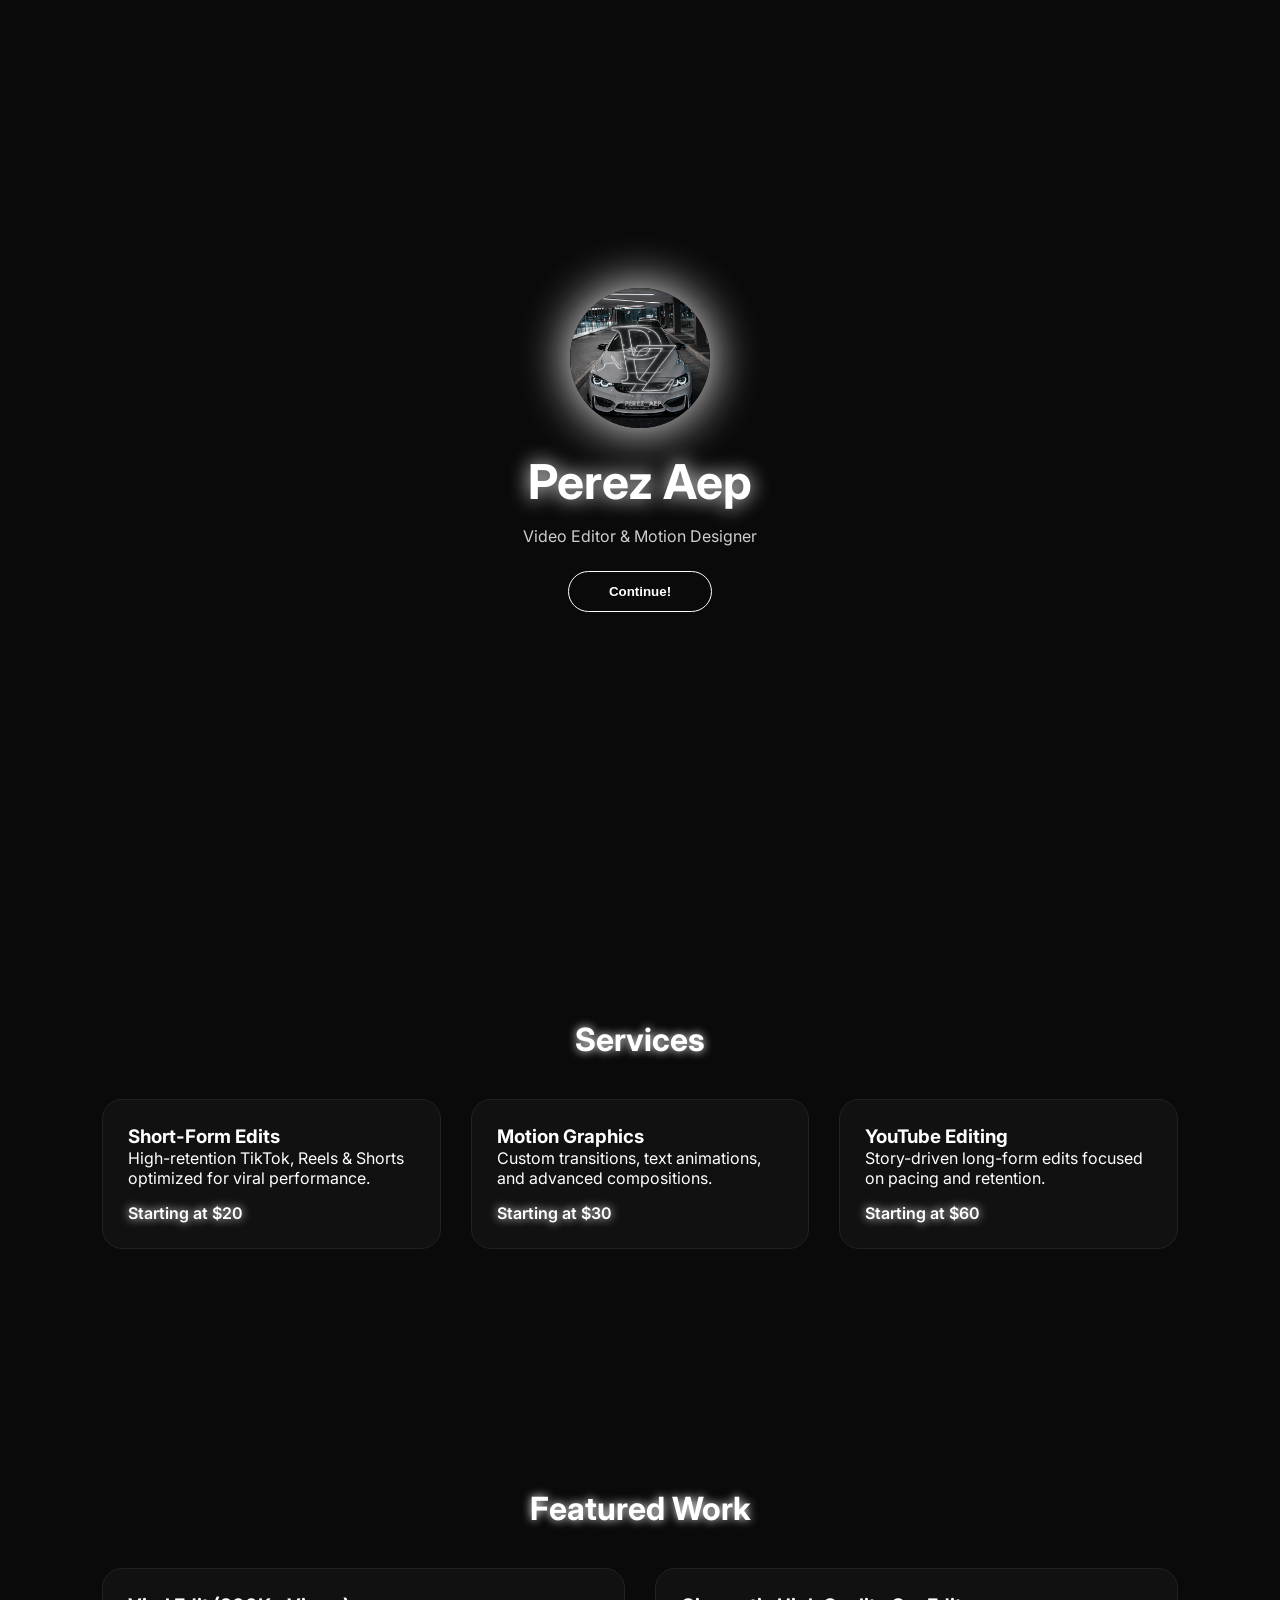
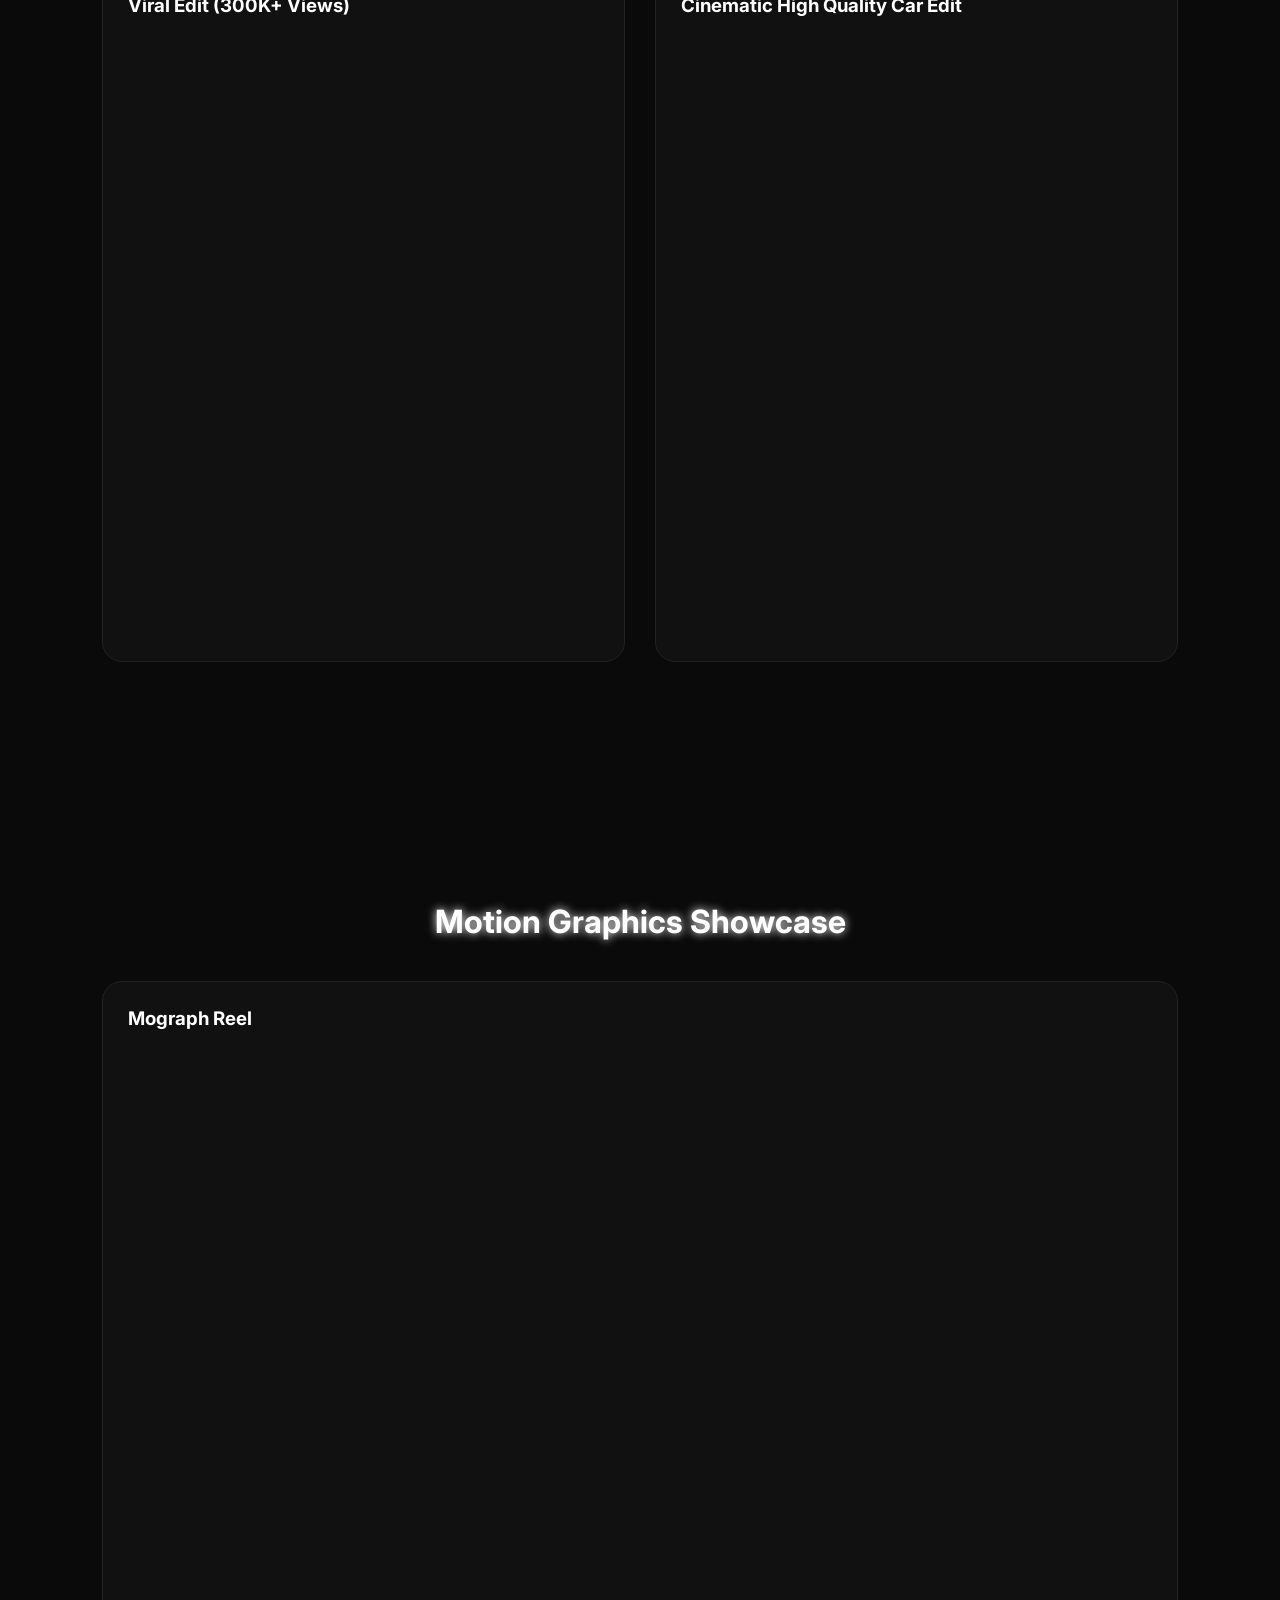
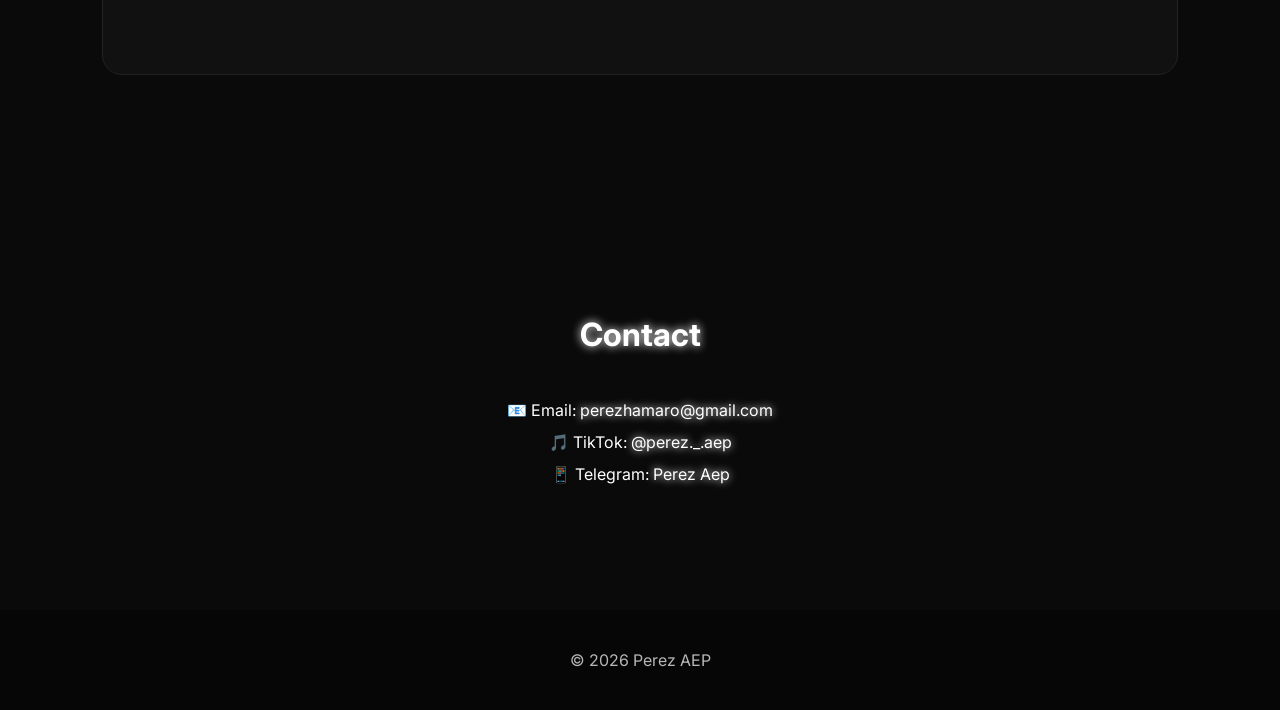
==== index.html @ 177ed0f1 "Update index.html" ====
<!DOCTYPE html>
<html lang="en">
<head>
<meta charset="UTF-8">
<meta name="viewport" content="width=device-width, initial-scale=1.0, maximum-scale=1.0, user-scalable=no">
<meta name="google-site-verification" content="N3ILDvoX2OU44KCbmvE8bsC5H5W1A7O1c4iW4-fvRGo" />
<title>Perez Aep | Video Editor</title>

<link href="https://fonts.googleapis.com/css2?family=Inter:wght@400;600;800&display=swap" rel="stylesheet">

<style>
*{
  margin:0;
  padding:0;
  box-sizing:border-box;
  scroll-behavior:smooth;
}

html{
  font-size:16px;
}

body{
  font-family:'Inter',sans-serif;
  background:#0a0a0a;
  color:white;
  overflow-x:hidden;
}

/* ================= WELCOME SCREEN ================= */

#welcome{
  position:fixed;
  inset:0;
  background:#0a0a0a;
  display:flex;
  justify-content:center;
  align-items:center;
  z-index:9999;
  padding:20px;
}

.welcome-content{
  text-align:center;
  animation:fadeUp 1.2s ease forwards;
  max-width:90%;
}

.welcome-content img{
  width:140px;
  height:140px;
  border-radius:50%;
  object-fit:cover;
  box-shadow:0 0 50px white;
  margin-bottom:20px;
  animation:glow 2s infinite alternate;
}

.welcome-content h1{
  font-size:clamp(2rem, 6vw, 3rem);
  text-shadow:0 0 20px white;
}

.welcome-content p{
  margin:15px 0 25px;
  opacity:.8;
  font-size:clamp(.9rem, 2.5vw, 1rem);
}

.welcome-content button{
  padding:12px 40px;
  border-radius:50px;
  border:1px solid white;
  background:transparent;
  color:white;
  cursor:pointer;
  transition:.3s;
}

.welcome-content button:hover{
  background:white;
  color:black;
  box-shadow:0 0 20px white;
}

@keyframes glow{
  from{box-shadow:0 0 10px white;}
  to{box-shadow:0 0 60px white;}
}

@keyframes fadeUp{
  from{transform:translateY(40px);opacity:0;}
  to{transform:translateY(0);opacity:1;}
}

/* ================= NAV ================= */

nav{
  position:fixed;
  width:100%;
  top:0;
  left:0;
  padding:20px 60px;
  display:flex;
  justify-content:space-between;
  align-items:center;
  backdrop-filter:blur(12px);
  background:rgba(0,0,0,0.6);
  z-index:1000;
  border-bottom:2px solid white;
  box-shadow:0 0 20px rgba(255,255,255,0.3);
}

.brand{
  display:flex;
  align-items:center;
  gap:12px;
  font-weight:700;
}

.brand img{
  width:40px;
  height:40px;
  border-radius:50%;
  object-fit:cover;
}

nav a{
  color:white;
  text-decoration:none;
  margin-left:25px;
  opacity:.8;
  transition:.3s;
  font-size:clamp(.85rem,2vw,1rem);
}

nav a:hover{
  opacity:1;
  text-shadow:0 0 8px white;
}

/* ================= HERO ================= */

header{
  height:100vh;
  display:flex;
  flex-direction:column;
  justify-content:center;
  padding:0 8%;
  background:radial-gradient(circle at top right,#222 0%,#0a0a0a 60%);
}

header h1{
  font-size:clamp(2.2rem, 7vw, 4rem);
  text-shadow:0 0 20px white;
}

.hero-sub{
  margin-top:20px;
  font-size:clamp(1rem,2.5vw,1.2rem);
  max-width:600px;
  opacity:.85;
  line-height:1.6;
}

.hero-buttons{
  margin-top:35px;
  display:flex;
  flex-wrap:wrap;
  gap:15px;
}

.btn{
  padding:14px 32px;
  border-radius:50px;
  text-decoration:none;
  font-weight:600;
  border:1px solid white;
  color:white;
  transition:.3s ease;
  white-space:nowrap;
}

.btn:hover{
  background:white;
  color:black;
  box-shadow:0 0 20px white;
}

/* ================= SECTIONS ================= */

section{
  padding:120px 8%;
}

.section-title{
  font-size:clamp(1.5rem,4vw,2rem);
  margin-bottom:40px;
  text-shadow:0 0 10px white;
  text-align:center;
}

.grid{
  display:grid;
  grid-template-columns:repeat(auto-fit,minmax(280px,1fr));
  gap:30px;
}

.card{
  background:#111;
  padding:25px;
  border-radius:20px;
  border:1px solid #222;
  transition:.4s;
}

.card:hover{
  transform:translateY(-10px);
  box-shadow:0 0 25px white;
}

.price{
  margin-top:15px;
  font-weight:600;
  text-shadow:0 0 10px white;
}

/* TikTok iframe */
.tiktok-frame{
  width:100%;
  height:clamp(400px, 70vw, 600px);
  border:none;
  border-radius:15px;
  margin-top:15px;
}

.contact-box{
  margin-top:20px;
  line-height:2;
  text-align:center;
}

.contact-box a{
  color:white;
  text-decoration:none;
  text-shadow:0 0 8px white;
}

footer{
  text-align:center;
  padding:40px;
  background:#050505;
  opacity:.7;
}

/* ================= TABLET ================= */

@media(max-width:1024px){
  nav{
    padding:15px 30px;
  }

  header{
    padding:0 6%;
  }

  section{
    padding:100px 6%;
  }
}

/* ================= MOBILE ================= */

@media(max-width:768px){
  nav{
    flex-direction:column;
    gap:10px;
    padding:15px 20px;
  }

  header{
    height:auto;
    min-height:100vh;
    padding-top:120px;
  }

  section{
    padding:80px 5%;
  }

  .tiktok-frame{
    height:500px;
  }
}

/* ================= SMALL PHONES ================= */

@media(max-width:480px){
  html{
    font-size:15px;
  }

  .welcome-content img{
    width:110px;
    height:110px;
  }

  .btn{
    width:100%;
    text-align:center;
  }
}

</style>
</head>

<body>

<!-- WELCOME -->
<div id="welcome">
  <div class="welcome-content">
    <img src="pfp.png" alt="Perez PFP">
    <h1>Perez Aep</h1>
    <p>Video Editor & Motion Designer</p>
    <button onclick="enterSite()"><b>Continue!</b></button>
  </div>
</div>

<nav>
  <div class="brand">
    <img src="pfp.png" alt="Perez PFP">
    perez._.aep
  </div>
  <div>
    <a href="#services">Services</a>
    <a href="#work">Work</a>
    <a href="#contact">Contact</a>
  </div>
</nav>

<header>
  <h1>Perez Aep</h1>
  <p class="hero-sub">
      Ethiopian-based video editor with 2+ years of experience creating high-impact short-form edits and
      motion graphics that boost engagement and retention across TikTok, Reels, and YouTube Shorts.
  </p>
  <div class="hero-buttons">
    <a href="#work" class="btn">View My Work</a>
    <a href="#contact" class="btn">Work With Me</a>
  </div>
</header>

<section id="services">
  <h2 class="section-title">Services</h2>
  <div class="grid">

    <div class="card">
      <h3>Short-Form Edits</h3>
      <p>High-retention TikTok, Reels & Shorts optimized for viral performance.</p>
      <div class="price">Starting at $20</div>
    </div>

    <div class="card">
      <h3>Motion Graphics</h3>
      <p>Custom transitions, text animations, and advanced compositions.</p>
      <div class="price">Starting at $30</div>
    </div>

    <div class="card">
      <h3>YouTube Editing</h3>
      <p>Story-driven long-form edits focused on pacing and retention.</p>
      <div class="price">Starting at $60</div>
    </div>

  </div>
</section>

<section id="work">
  <h2 class="section-title">Featured Work</h2>
  <div class="grid">

    <div class="card">
      <h3>Viral Edit (300K+ Views)</h3>
      <iframe class="tiktok-frame"
        src="https://www.tiktok.com/embed/v2/7568528085075725624">
      </iframe>
    </div>

    <div class="card">
      <h3>Cinematic High Quality Car Edit</h3>
      <iframe class="tiktok-frame"
        src="https://www.tiktok.com/embed/v2/7561862100931415352">
      </iframe>
    </div>

  </div>
</section>

<section id="mograph">
  <h2 class="section-title">Motion Graphics Showcase</h2>
  <div class="card">
    <h3>Mograph Reel</h3>
    <iframe class="tiktok-frame"
    src="https://www.tiktok.com/embed/v2/7583195749601627403"
    allowfullscreen>
</iframe>
  </div>
</section>

<section id="contact">
  <h2 class="section-title">Contact</h2>
  <div class="contact-box">
    📧 Email: <a href="mailto:perezhamaro@gmail.com">perezhamaro@gmail.com</a><br>
    🎵 TikTok: <a href="https://www.tiktok.com/@perez._.aep" target="_blank">@perez._.aep</a><br>
    📱 Telegram: <a href="https://t.me/Perez_aep" target="_blank">Perez Aep</a>
  </div>
</section>

<footer>
  © 2026 Perez AEP
</footer>

<script>
function enterSite(){
  document.getElementById("welcome").style.display="none";
}
</script>

</body>
</html>
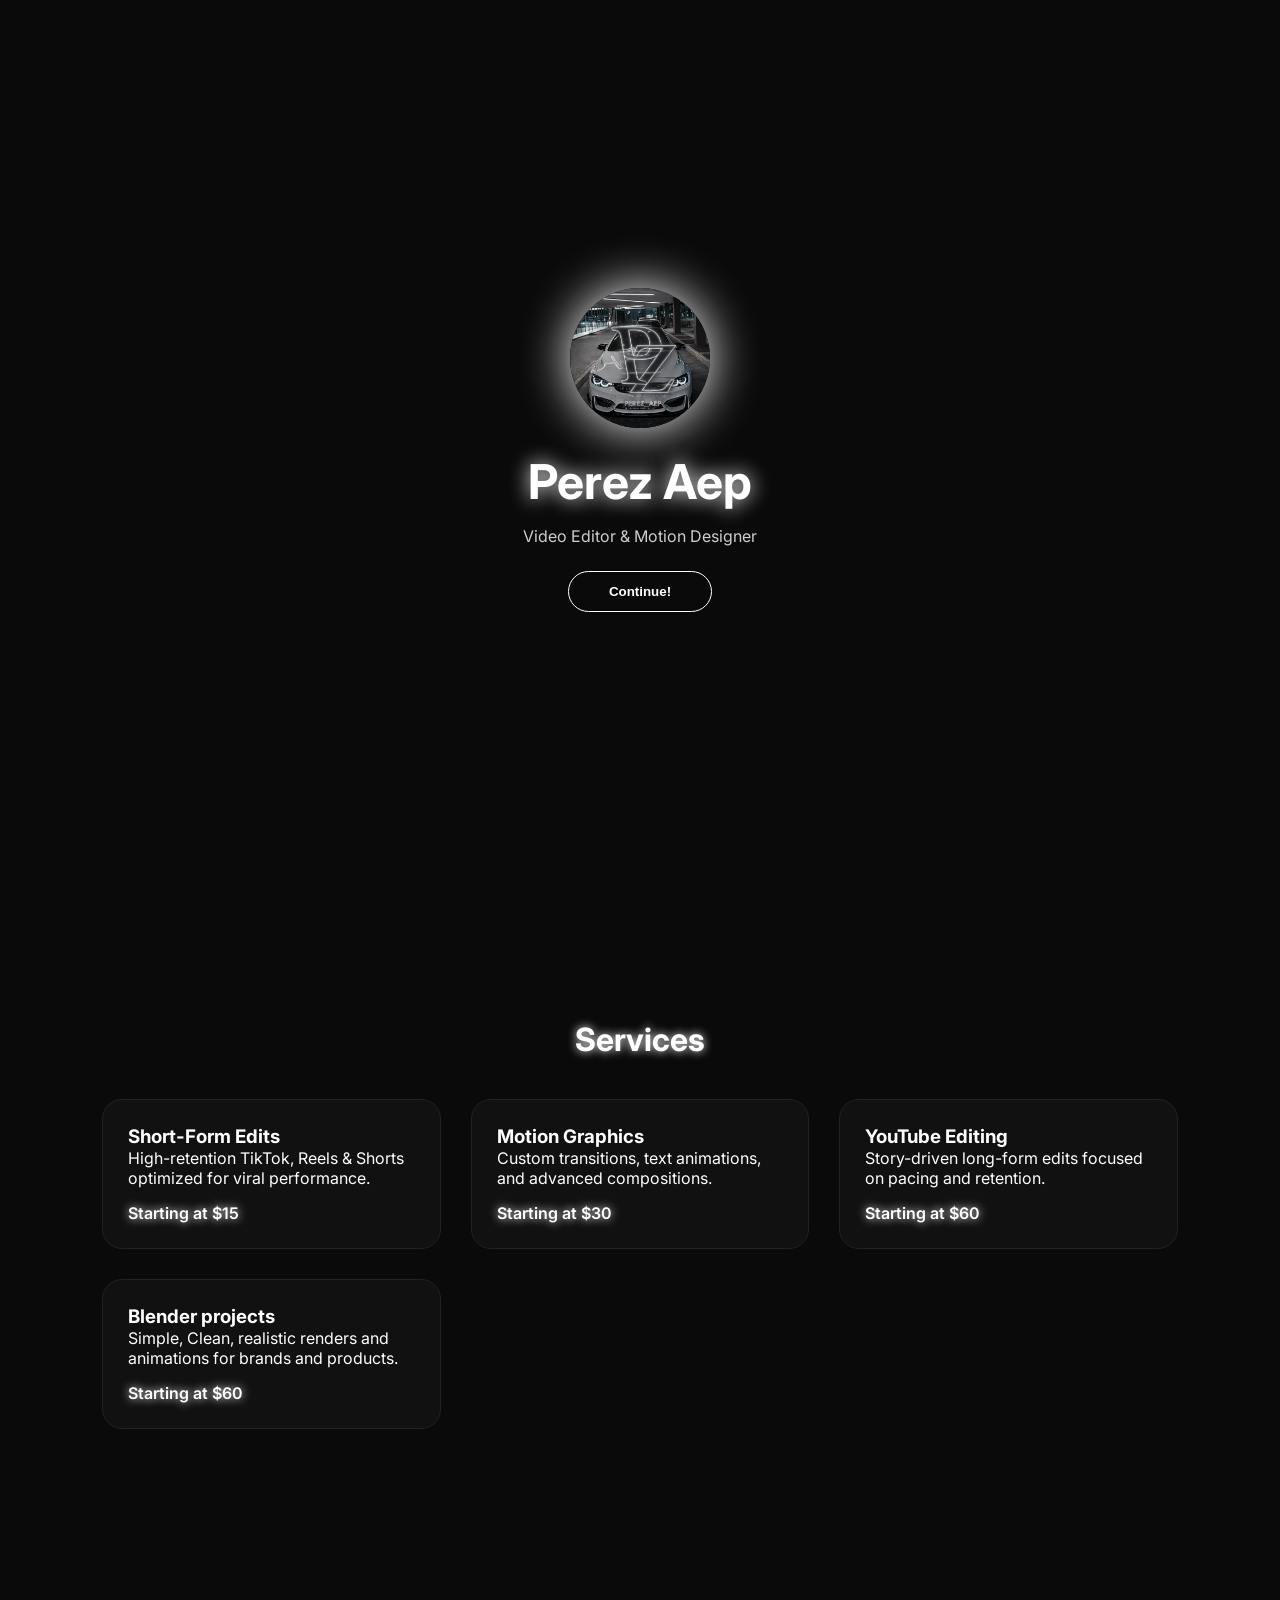
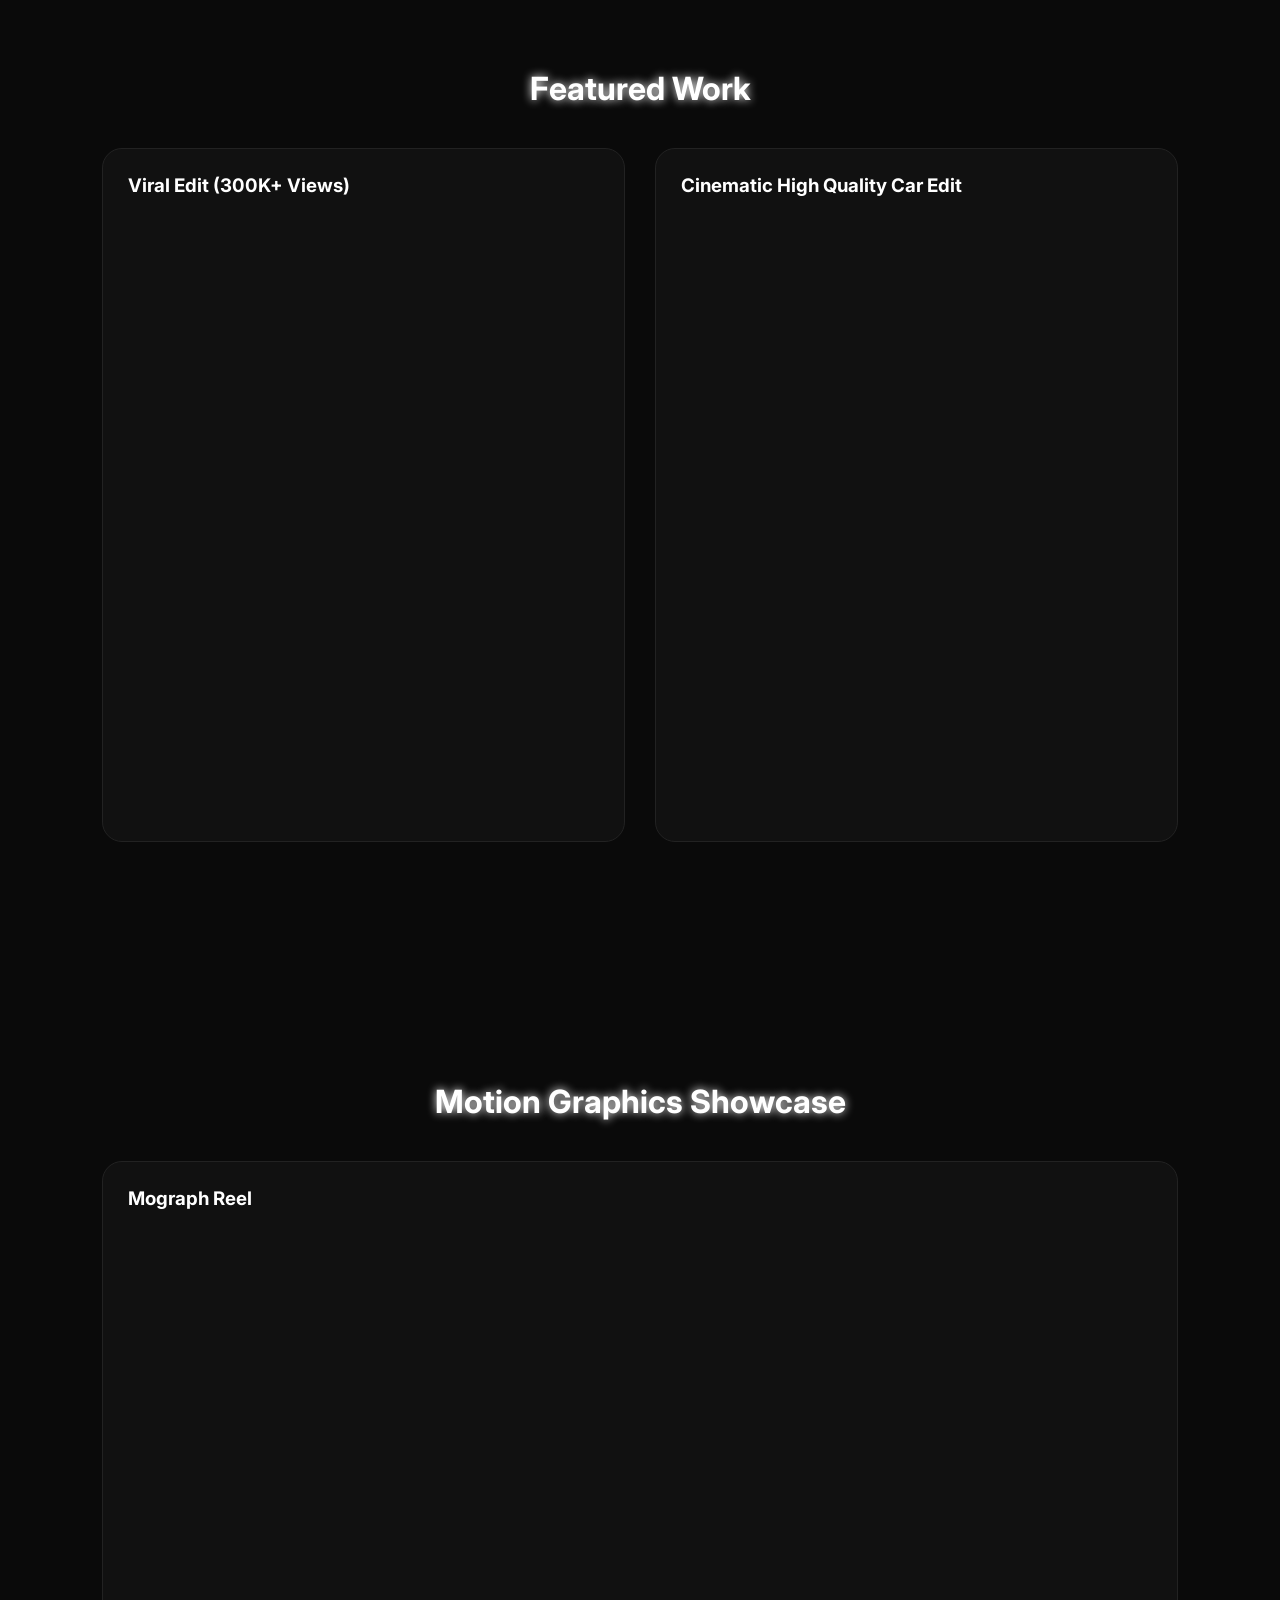
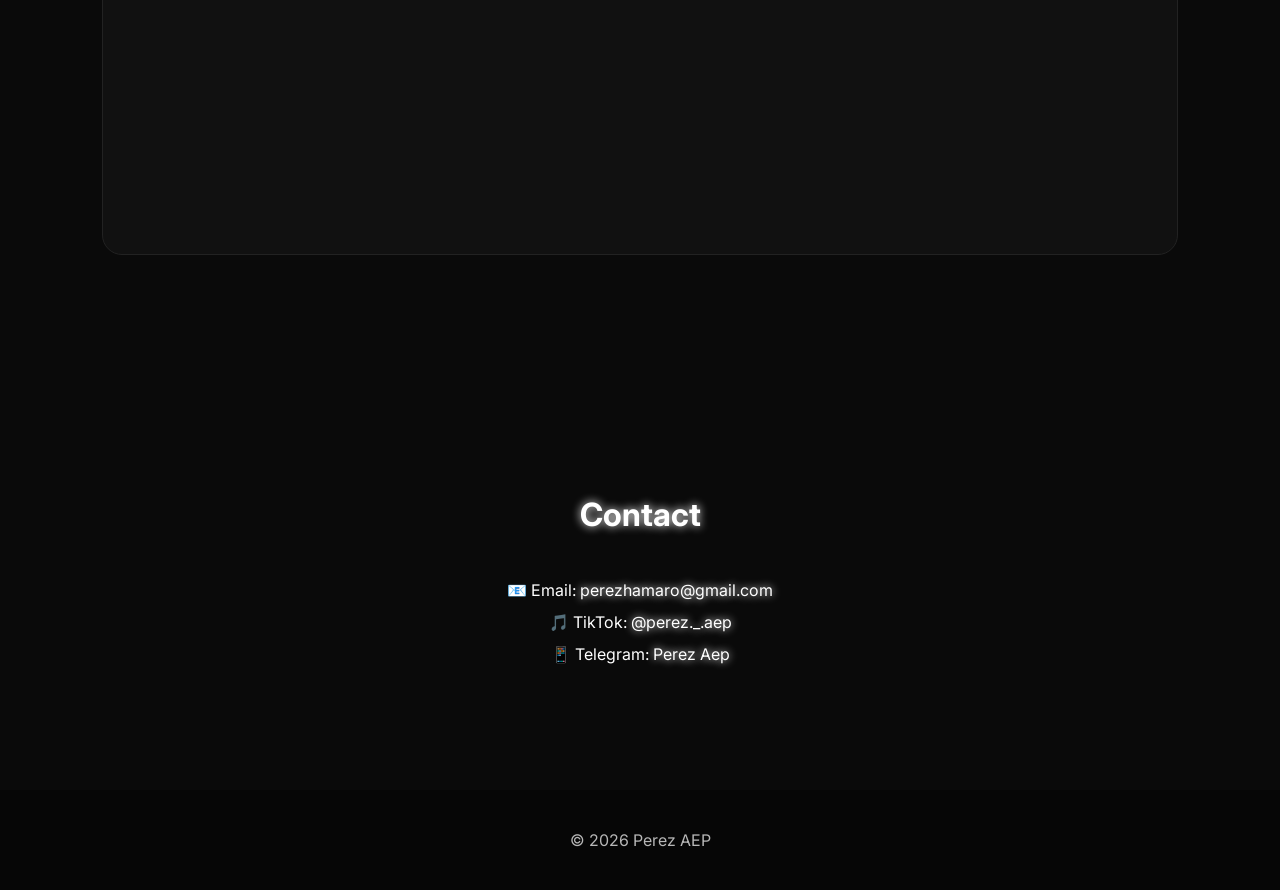
==== commit 2fb5edd8: "Update index.html" ====
--- a/index.html
+++ b/index.html
@@ -357,7 +357,7 @@
     <div class="card">
       <h3>Short-Form Edits</h3>
       <p>High-retention TikTok, Reels & Shorts optimized for viral performance.</p>
-      <div class="price">Starting at $20</div>
+      <div class="price">Starting at $15</div>
     </div>
 
     <div class="card">
@@ -365,10 +365,16 @@
       <p>Custom transitions, text animations, and advanced compositions.</p>
       <div class="price">Starting at $30</div>
     </div>
-
+    
     <div class="card">
       <h3>YouTube Editing</h3>
       <p>Story-driven long-form edits focused on pacing and retention.</p>
+      <div class="price">Starting at $60</div>
+    </div>   
+    
+ <div class="card">
+      <h3>Blender projects</h3>
+      <p>Simple, Clean, realistic renders and animations for brands and products.</p>
       <div class="price">Starting at $60</div>
     </div>
 
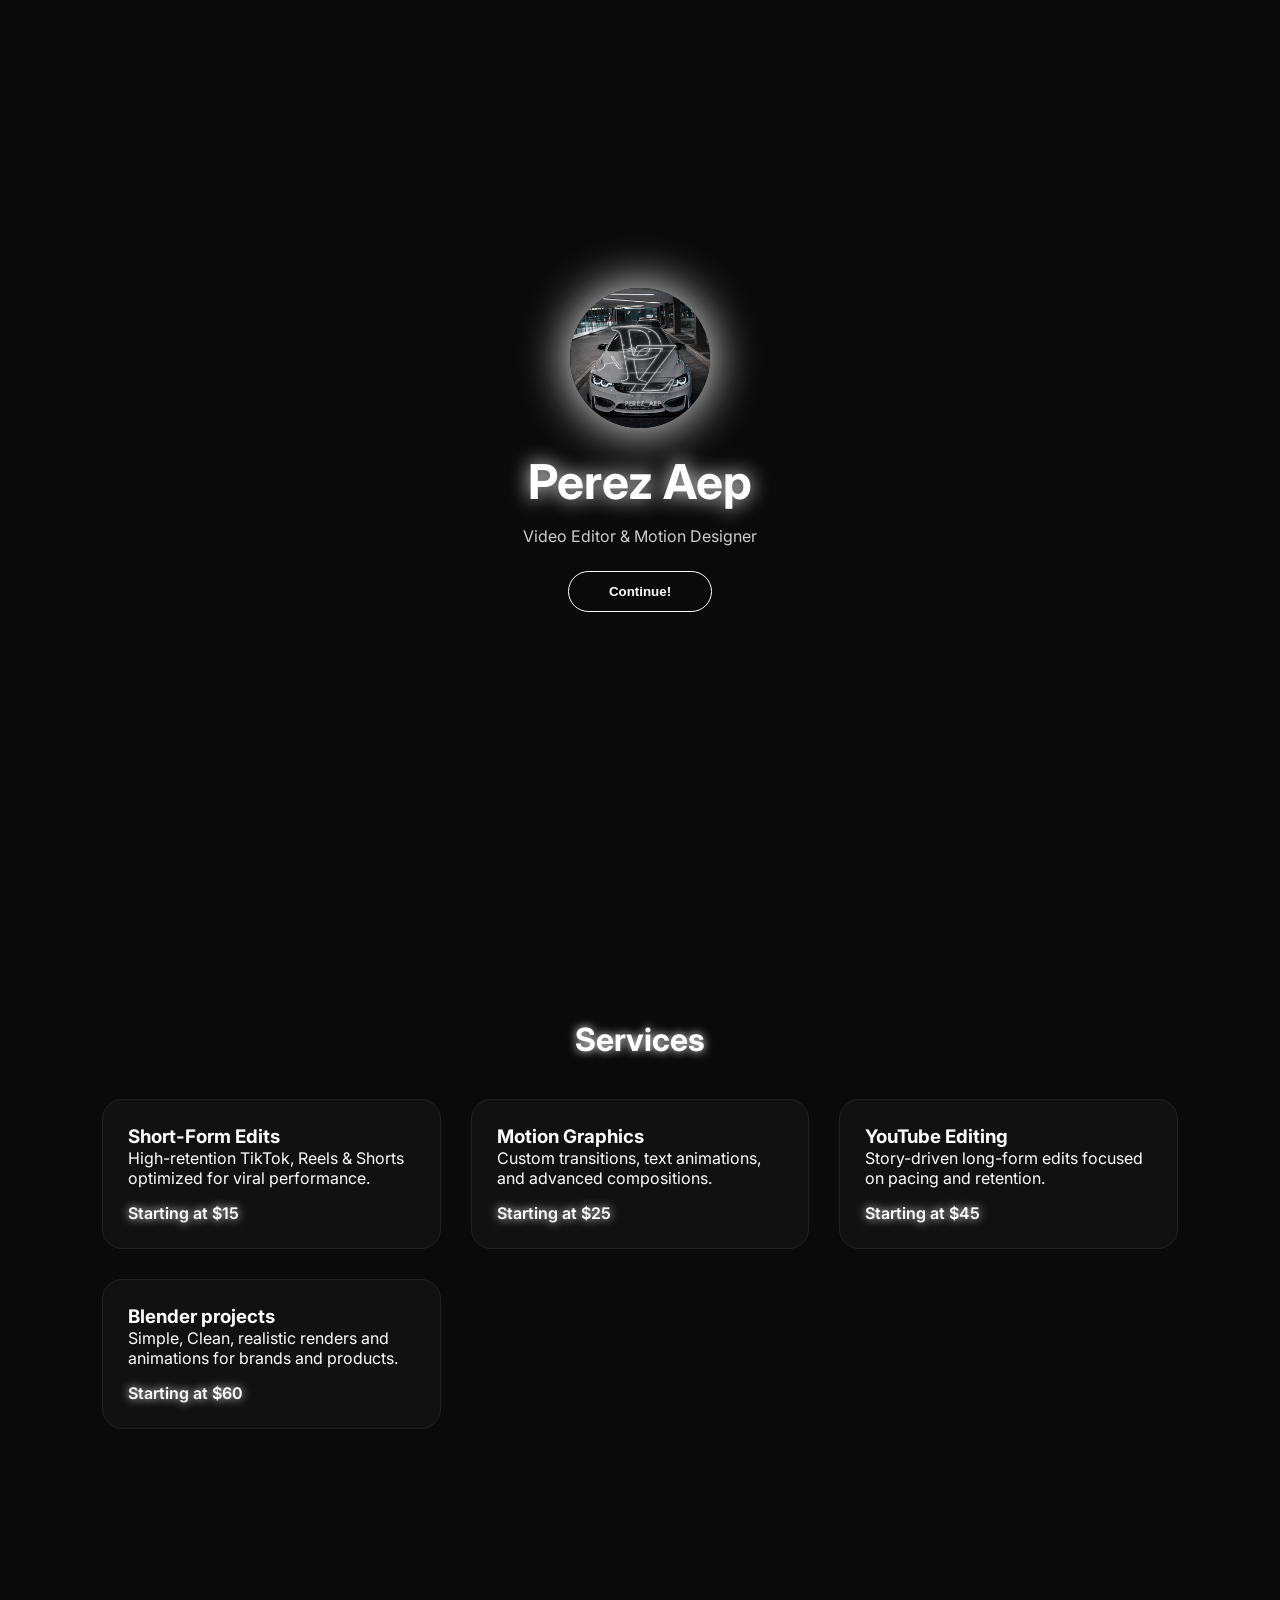
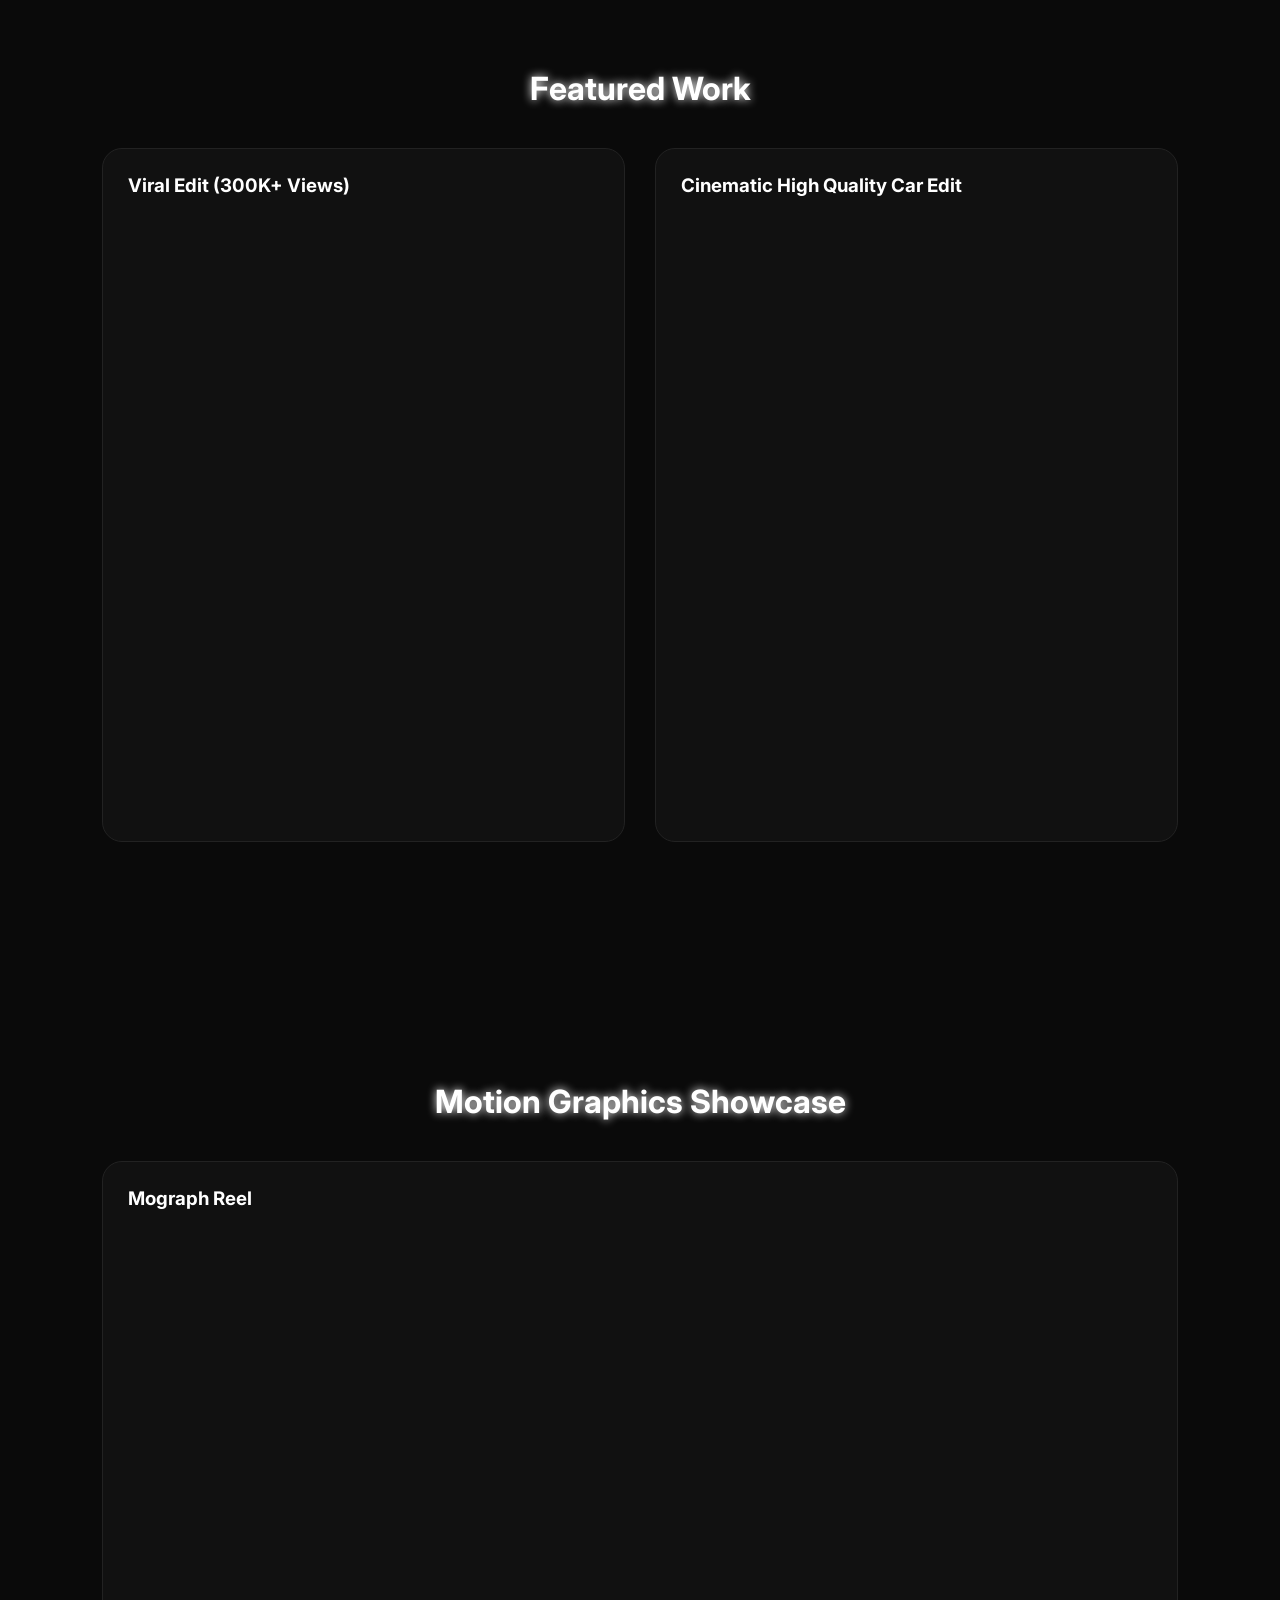
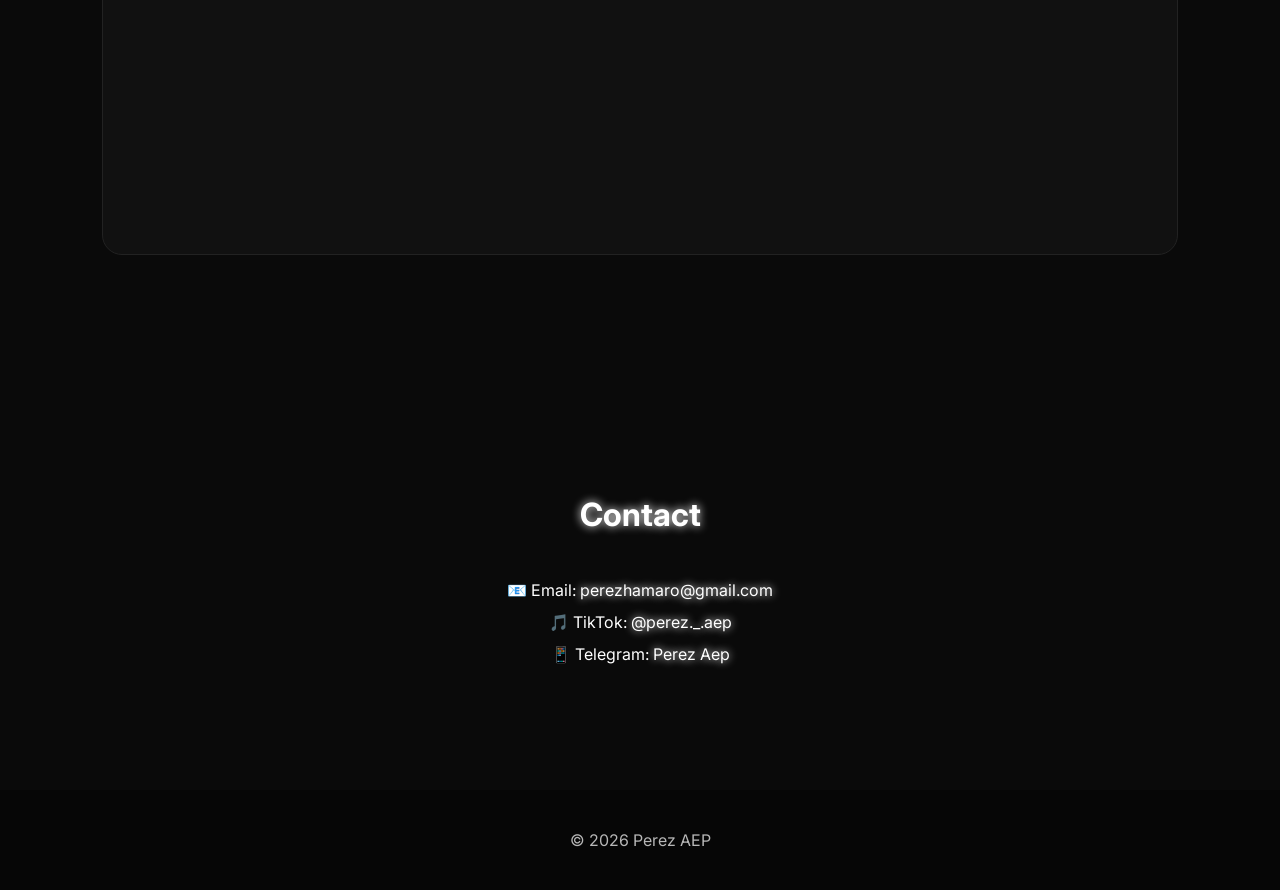
==== commit a319ea37: "Update index.html" ====
--- a/index.html
+++ b/index.html
@@ -363,13 +363,13 @@
     <div class="card">
       <h3>Motion Graphics</h3>
       <p>Custom transitions, text animations, and advanced compositions.</p>
-      <div class="price">Starting at $30</div>
+      <div class="price">Starting at $25</div>
     </div>
     
     <div class="card">
       <h3>YouTube Editing</h3>
       <p>Story-driven long-form edits focused on pacing and retention.</p>
-      <div class="price">Starting at $60</div>
+      <div class="price">Starting at $45</div>
     </div>   
     
  <div class="card">
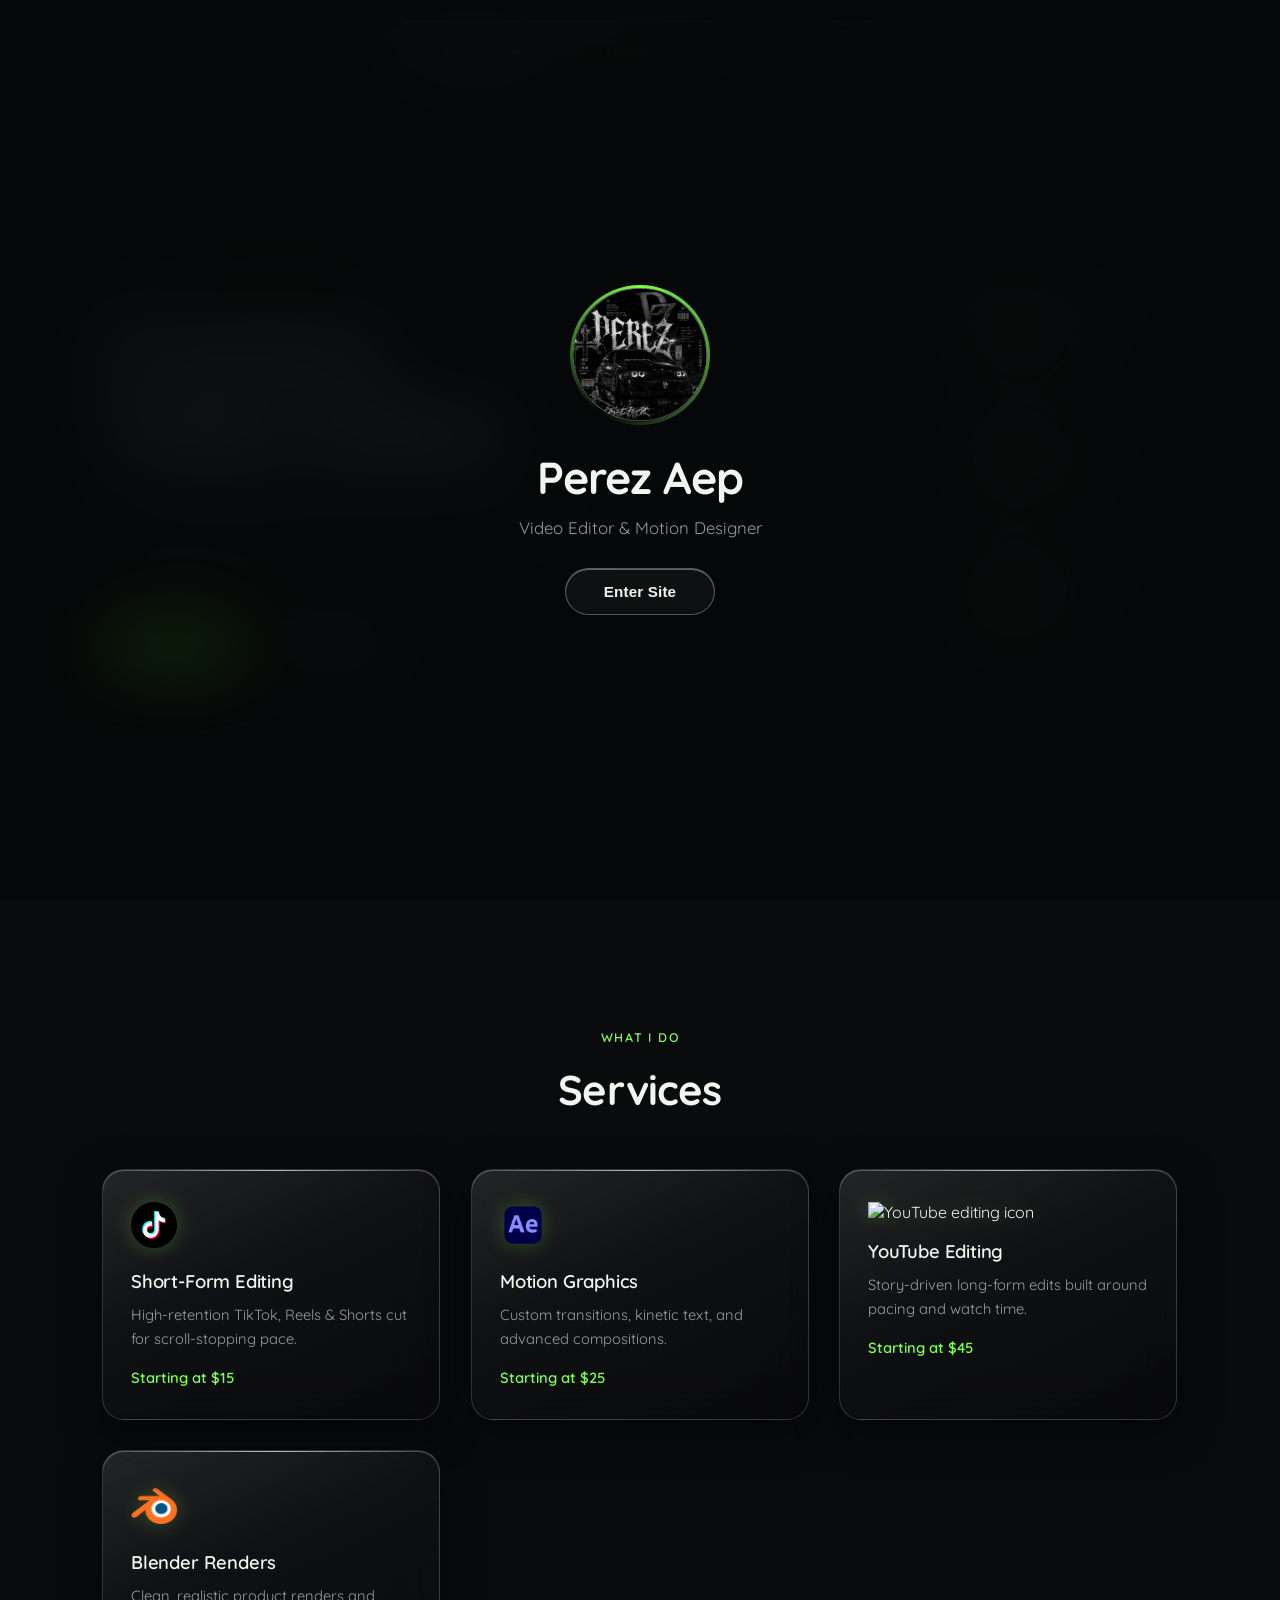
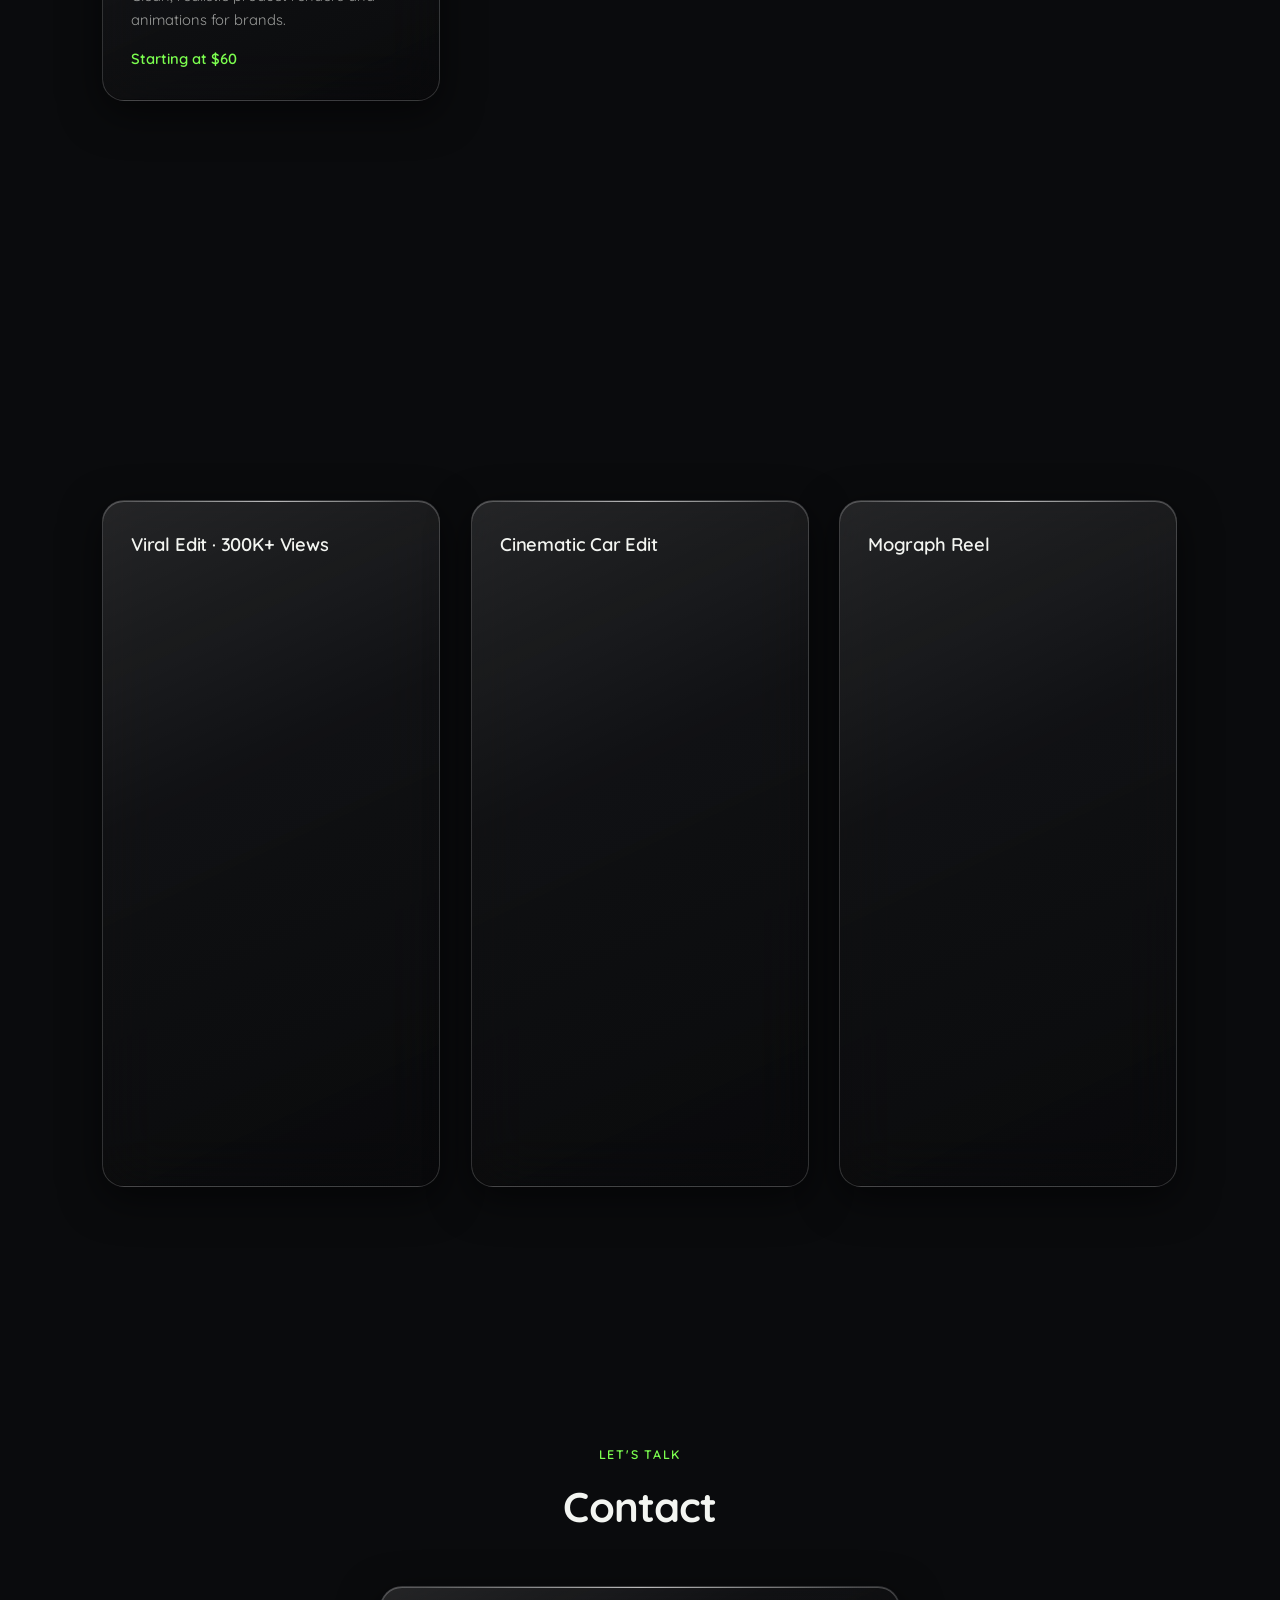
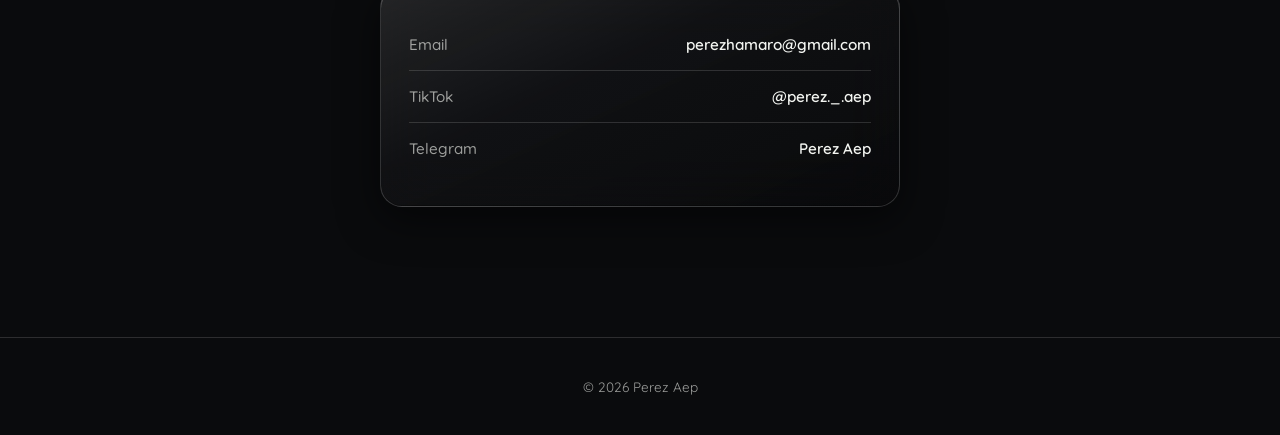
==== commit 870d4de9: "Add files via upload" ====
--- a/index.html
+++ b/index.html
@@ -1,440 +1,206 @@
-<!DOCTYPE html>
-<html lang="en">
-<head>
-<meta charset="UTF-8">
-<meta name="viewport" content="width=device-width, initial-scale=1.0, maximum-scale=1.0, user-scalable=no">
-<meta name="google-site-verification" content="N3ILDvoX2OU44KCbmvE8bsC5H5W1A7O1c4iW4-fvRGo" />
-<title>Perez Aep | Video Editor</title>
-
-<link href="https://fonts.googleapis.com/css2?family=Inter:wght@400;600;800&display=swap" rel="stylesheet">
-
-<style>
-*{
-  margin:0;
-  padding:0;
-  box-sizing:border-box;
-  scroll-behavior:smooth;
-}
-
-html{
-  font-size:16px;
-}
-
-body{
-  font-family:'Inter',sans-serif;
-  background:#0a0a0a;
-  color:white;
-  overflow-x:hidden;
-}
-
-/* ================= WELCOME SCREEN ================= */
-
-#welcome{
-  position:fixed;
-  inset:0;
-  background:#0a0a0a;
-  display:flex;
-  justify-content:center;
-  align-items:center;
-  z-index:9999;
-  padding:20px;
-}
-
-.welcome-content{
-  text-align:center;
-  animation:fadeUp 1.2s ease forwards;
-  max-width:90%;
-}
-
-.welcome-content img{
-  width:140px;
-  height:140px;
-  border-radius:50%;
-  object-fit:cover;
-  box-shadow:0 0 50px white;
-  margin-bottom:20px;
-  animation:glow 2s infinite alternate;
-}
-
-.welcome-content h1{
-  font-size:clamp(2rem, 6vw, 3rem);
-  text-shadow:0 0 20px white;
-}
-
-.welcome-content p{
-  margin:15px 0 25px;
-  opacity:.8;
-  font-size:clamp(.9rem, 2.5vw, 1rem);
-}
-
-.welcome-content button{
-  padding:12px 40px;
-  border-radius:50px;
-  border:1px solid white;
-  background:transparent;
-  color:white;
-  cursor:pointer;
-  transition:.3s;
-}
-
-.welcome-content button:hover{
-  background:white;
-  color:black;
-  box-shadow:0 0 20px white;
-}
-
-@keyframes glow{
-  from{box-shadow:0 0 10px white;}
-  to{box-shadow:0 0 60px white;}
-}
-
-@keyframes fadeUp{
-  from{transform:translateY(40px);opacity:0;}
-  to{transform:translateY(0);opacity:1;}
-}
-
-/* ================= NAV ================= */
-
-nav{
-  position:fixed;
-  width:100%;
-  top:0;
-  left:0;
-  padding:20px 60px;
-  display:flex;
-  justify-content:space-between;
-  align-items:center;
-  backdrop-filter:blur(12px);
-  background:rgba(0,0,0,0.6);
-  z-index:1000;
-  border-bottom:2px solid white;
-  box-shadow:0 0 20px rgba(255,255,255,0.3);
-}
-
-.brand{
-  display:flex;
-  align-items:center;
-  gap:12px;
-  font-weight:700;
-}
-
-.brand img{
-  width:40px;
-  height:40px;
-  border-radius:50%;
-  object-fit:cover;
-}
-
-nav a{
-  color:white;
-  text-decoration:none;
-  margin-left:25px;
-  opacity:.8;
-  transition:.3s;
-  font-size:clamp(.85rem,2vw,1rem);
-}
-
-nav a:hover{
-  opacity:1;
-  text-shadow:0 0 8px white;
-}
-
-/* ================= HERO ================= */
-
-header{
-  height:100vh;
-  display:flex;
-  flex-direction:column;
-  justify-content:center;
-  padding:0 8%;
-  background:radial-gradient(circle at top right,#222 0%,#0a0a0a 60%);
-}
-
-header h1{
-  font-size:clamp(2.2rem, 7vw, 4rem);
-  text-shadow:0 0 20px white;
-}
-
-.hero-sub{
-  margin-top:20px;
-  font-size:clamp(1rem,2.5vw,1.2rem);
-  max-width:600px;
-  opacity:.85;
-  line-height:1.6;
-}
-
-.hero-buttons{
-  margin-top:35px;
-  display:flex;
-  flex-wrap:wrap;
-  gap:15px;
-}
-
-.btn{
-  padding:14px 32px;
-  border-radius:50px;
-  text-decoration:none;
-  font-weight:600;
-  border:1px solid white;
-  color:white;
-  transition:.3s ease;
-  white-space:nowrap;
-}
-
-.btn:hover{
-  background:white;
-  color:black;
-  box-shadow:0 0 20px white;
-}
-
-/* ================= SECTIONS ================= */
-
-section{
-  padding:120px 8%;
-}
-
-.section-title{
-  font-size:clamp(1.5rem,4vw,2rem);
-  margin-bottom:40px;
-  text-shadow:0 0 10px white;
-  text-align:center;
-}
-
-.grid{
-  display:grid;
-  grid-template-columns:repeat(auto-fit,minmax(280px,1fr));
-  gap:30px;
-}
-
-.card{
-  background:#111;
-  padding:25px;
-  border-radius:20px;
-  border:1px solid #222;
-  transition:.4s;
-}
-
-.card:hover{
-  transform:translateY(-10px);
-  box-shadow:0 0 25px white;
-}
-
-.price{
-  margin-top:15px;
-  font-weight:600;
-  text-shadow:0 0 10px white;
-}
-
-/* TikTok iframe */
-.tiktok-frame{
-  width:100%;
-  height:clamp(400px, 70vw, 600px);
-  border:none;
-  border-radius:15px;
-  margin-top:15px;
-}
-
-.contact-box{
-  margin-top:20px;
-  line-height:2;
-  text-align:center;
-}
-
-.contact-box a{
-  color:white;
-  text-decoration:none;
-  text-shadow:0 0 8px white;
-}
-
-footer{
-  text-align:center;
-  padding:40px;
-  background:#050505;
-  opacity:.7;
-}
-
-/* ================= TABLET ================= */
-
-@media(max-width:1024px){
-  nav{
-    padding:15px 30px;
-  }
-
-  header{
-    padding:0 6%;
-  }
-
-  section{
-    padding:100px 6%;
-  }
-}
-
-/* ================= MOBILE ================= */
-
-@media(max-width:768px){
-  nav{
-    flex-direction:column;
-    gap:10px;
-    padding:15px 20px;
-  }
-
-  header{
-    height:auto;
-    min-height:100vh;
-    padding-top:120px;
-  }
-
-  section{
-    padding:80px 5%;
-  }
-
-  .tiktok-frame{
-    height:500px;
-  }
-}
-
-/* ================= SMALL PHONES ================= */
-
-@media(max-width:480px){
-  html{
-    font-size:15px;
-  }
-
-  .welcome-content img{
-    width:110px;
-    height:110px;
-  }
-
-  .btn{
-    width:100%;
-    text-align:center;
-  }
-}
-
-</style>
-</head>
-
-<body>
-
-<!-- WELCOME -->
-<div id="welcome">
-  <div class="welcome-content">
-    <img src="pfp.png" alt="Perez PFP">
-    <h1>Perez Aep</h1>
-    <p>Video Editor & Motion Designer</p>
-    <button onclick="enterSite()"><b>Continue!</b></button>
-  </div>
-</div>
-
-<nav>
-  <div class="brand">
-    <img src="pfp.png" alt="Perez PFP">
-    perez._.aep
-  </div>
-  <div>
-    <a href="#services">Services</a>
-    <a href="#work">Work</a>
-    <a href="#contact">Contact</a>
-  </div>
-</nav>
-
-<header>
-  <h1>Perez Aep</h1>
-  <p class="hero-sub">
-      Ethiopian-based video editor with 2+ years of experience creating high-impact short-form edits and
-      motion graphics that boost engagement and retention across TikTok, Reels, and YouTube Shorts.
-  </p>
-  <div class="hero-buttons">
-    <a href="#work" class="btn">View My Work</a>
-    <a href="#contact" class="btn">Work With Me</a>
-  </div>
-</header>
-
-<section id="services">
-  <h2 class="section-title">Services</h2>
-  <div class="grid">
-
-    <div class="card">
-      <h3>Short-Form Edits</h3>
-      <p>High-retention TikTok, Reels & Shorts optimized for viral performance.</p>
-      <div class="price">Starting at $15</div>
-    </div>
-
-    <div class="card">
-      <h3>Motion Graphics</h3>
-      <p>Custom transitions, text animations, and advanced compositions.</p>
-      <div class="price">Starting at $25</div>
-    </div>
-    
-    <div class="card">
-      <h3>YouTube Editing</h3>
-      <p>Story-driven long-form edits focused on pacing and retention.</p>
-      <div class="price">Starting at $45</div>
-    </div>   
-    
- <div class="card">
-      <h3>Blender projects</h3>
-      <p>Simple, Clean, realistic renders and animations for brands and products.</p>
-      <div class="price">Starting at $60</div>
-    </div>
-
-  </div>
-</section>
-
-<section id="work">
-  <h2 class="section-title">Featured Work</h2>
-  <div class="grid">
-
-    <div class="card">
-      <h3>Viral Edit (300K+ Views)</h3>
-      <iframe class="tiktok-frame"
-        src="https://www.tiktok.com/embed/v2/7568528085075725624">
-      </iframe>
-    </div>
-
-    <div class="card">
-      <h3>Cinematic High Quality Car Edit</h3>
-      <iframe class="tiktok-frame"
-        src="https://www.tiktok.com/embed/v2/7561862100931415352">
-      </iframe>
-    </div>
-
-  </div>
-</section>
-
-<section id="mograph">
-  <h2 class="section-title">Motion Graphics Showcase</h2>
-  <div class="card">
-    <h3>Mograph Reel</h3>
-    <iframe class="tiktok-frame"
-    src="https://www.tiktok.com/embed/v2/7583195749601627403"
-    allowfullscreen>
-</iframe>
-  </div>
-</section>
-
-<section id="contact">
-  <h2 class="section-title">Contact</h2>
-  <div class="contact-box">
-    📧 Email: <a href="mailto:perezhamaro@gmail.com">perezhamaro@gmail.com</a><br>
-    🎵 TikTok: <a href="https://www.tiktok.com/@perez._.aep" target="_blank">@perez._.aep</a><br>
-    📱 Telegram: <a href="https://t.me/Perez_aep" target="_blank">Perez Aep</a>
-  </div>
-</section>
-
-<footer>
-  © 2026 Perez AEP
-</footer>
-
-<script>
-function enterSite(){
-  document.getElementById("welcome").style.display="none";
-}
-</script>
-
-</body>
-</html>
-
-
-
-
+<!DOCTYPE html>
+<html lang="en">
+<head>
+<meta charset="UTF-8">
+<meta name="viewport" content="width=device-width, initial-scale=1.0, maximum-scale=1.0, user-scalable=no">
+<meta name="google-site-verification" content="N3ILDvoX2OU44KCbmvE8bsC5H5W1A7O1c4iW4-fvRGo" />
+<title>Perez Aep | Video Editor</title>
+<link rel="icon" type="image/png" href="pfp.png">
+<link rel="preconnect" href="https://fonts.googleapis.com">
+<link href="https://fonts.googleapis.com/css2?family=Quicksand:wght@500;600;700&display=swap" rel="stylesheet">
+<link rel="stylesheet" href="style.css">
+</head>
+<body>
+
+<!-- liquid glass distortion filter (no blur — warps the edges instead) -->
+<svg style="position:absolute; width:0; height:0; overflow:hidden;">
+  <defs>
+    <filter id="liquid-distort" x="-20%" y="-20%" width="140%" height="140%">
+      <feTurbulence type="fractalNoise" baseFrequency="0.012 0.025" numOctaves="2" seed="7" result="noise"/>
+      <feDisplacementMap in="SourceGraphic" in2="noise" scale="18" xChannelSelector="R" yChannelSelector="G"/>
+    </filter>
+    <filter id="liquid-distort-soft" x="-20%" y="-20%" width="140%" height="140%">
+      <feTurbulence type="fractalNoise" baseFrequency="0.01 0.02" numOctaves="2" seed="3" result="noise"/>
+      <feDisplacementMap in="SourceGraphic" in2="noise" scale="10" xChannelSelector="R" yChannelSelector="G"/>
+    </filter>
+  </defs>
+</svg>
+
+<!-- noise overlay -->
+<div class="noise"></div>
+
+<!-- ambient background glows -->
+<div class="bg-glow bg-glow-a"></div>
+<div class="bg-glow bg-glow-b"></div>
+
+<!-- WELCOME -->
+<div id="welcome">
+  <div class="welcome-content">
+    <div class="welcome-ring">
+      <img src="pfp.png" alt="Perez Aep">
+    </div>
+    <h1>Perez Aep</h1>
+    <p>Video Editor &amp; Motion Designer</p>
+    <button id="enterBtn"><span>Enter Site</span></button>
+  </div>
+</div>
+
+<nav id="mainNav">
+  <div class="brand">
+    <img src="pfp.png" alt="Perez Aep">
+    <span>perez<i>._.</i>aep</span>
+  </div>
+  <div class="nav-links">
+    <a href="#hero" class="nav-link active">Home</a>
+    <a href="#services" class="nav-link">Services</a>
+    <a href="#work" class="nav-link">Work</a>
+    <a href="#contact" class="nav-link">Contact</a>
+  </div>
+</nav>
+
+<!-- HERO -->
+<header id="hero">
+  <div class="hero-inner">
+    <div class="hero-text reveal">
+      <span class="eyebrow">Ethiopia · Available Worldwide</span>
+      <h1>Creative<br>Video Editor</h1>
+      <p class="hero-sub">
+        I cut, grade, and animate short-form stories built for TikTok, Reels,
+        and YouTube Shorts — pacing tuned for retention, motion graphics
+        tuned for impact.
+      </p>
+      <div class="hero-buttons">
+        <a href="#work" class="btn btn-solid">View Work</a>
+        <a href="#contact" class="btn btn-outline">Contact Me</a>
+      </div>
+    </div>
+
+    <div class="hero-stats">
+      <div class="stat-card float-1">
+        <div class="stat-num">1.5+</div>
+        <div class="stat-label">Years Experience</div>
+      </div>
+      <div class="stat-card float-2">
+        <div class="stat-num">4.7K</div>
+        <div class="stat-label">Followers</div>
+      </div>
+      <div class="stat-card float-3">
+        <div class="stat-num">$15</div>
+        <div class="stat-label">Starting Price</div>
+      </div>
+    </div>
+  </div>
+  <div class="scroll-cue"><span></span></div>
+</header>
+
+<!-- SERVICES -->
+<section id="services">
+  <div class="section-head reveal">
+    <span class="eyebrow">What I Do</span>
+    <h2 class="section-title">Services</h2>
+  </div>
+
+  <div class="grid tilt-grid">
+
+    <div class="card tilt-card reveal">
+      <div class="card-shine"></div>
+      <img class="card-icon" src="images/Tt.png" alt="Short form editing icon">
+      <h3>Short-Form Editing</h3>
+      <p>High-retention TikTok, Reels &amp; Shorts cut for scroll-stopping pace.</p>
+      <div class="price">Starting at $15</div>
+    </div>
+
+    <div class="card tilt-card reveal">
+      <div class="card-shine"></div>
+      <img class="card-icon" src="images/Ae.png" alt="Motion graphics icon">
+      <h3>Motion Graphics</h3>
+      <p>Custom transitions, kinetic text, and advanced compositions.</p>
+      <div class="price">Starting at $25</div>
+    </div>
+
+    <div class="card tilt-card reveal">
+      <div class="card-shine"></div>
+      <img class="card-icon" src="images/YT.png" alt="YouTube editing icon">
+      <h3>YouTube Editing</h3>
+      <p>Story-driven long-form edits built around pacing and watch time.</p>
+      <div class="price">Starting at $45</div>
+    </div>
+
+    <div class="card tilt-card reveal">
+      <div class="card-shine"></div>
+      <img class="card-icon" src="images/blender.png" alt="Blender render icon">
+      <h3>Blender Renders</h3>
+      <p>Clean, realistic product renders and animations for brands.</p>
+      <div class="price">Starting at $60</div>
+    </div>
+
+  </div>
+</section>
+
+<!-- FEATURED WORK -->
+<section id="work">
+  <div class="section-head reveal">
+    <span class="eyebrow">Selected Cuts</span>
+    <h2 class="section-title">Featured Work</h2>
+  </div>
+
+  <div class="grid">
+
+    <div class="card video-card tilt-card reveal">
+      <div class="card-shine"></div>
+      <h3>Viral Edit · 300K+ Views</h3>
+      <iframe class="tiktok-frame" loading="lazy"
+        src="https://www.tiktok.com/embed/v2/7568528085075725624">
+      </iframe>
+    </div>
+
+    <div class="card video-card tilt-card reveal">
+      <div class="card-shine"></div>
+      <h3>Cinematic Car Edit</h3>
+      <iframe class="tiktok-frame" loading="lazy"
+        src="https://www.tiktok.com/embed/v2/7561862100931415352">
+      </iframe>
+    </div>
+
+    <div class="card video-card tilt-card reveal">
+      <div class="card-shine"></div>
+      <h3>Mograph Reel</h3>
+      <iframe class="tiktok-frame" loading="lazy" allowfullscreen
+        src="https://www.tiktok.com/embed/v2/7583195749601627403">
+      </iframe>
+    </div>
+
+  </div>
+</section>
+
+<!-- CONTACT -->
+<section id="contact">
+  <div class="section-head reveal">
+    <span class="eyebrow">Let's Talk</span>
+    <h2 class="section-title">Contact</h2>
+  </div>
+
+  <div class="card contact-card tilt-card reveal">
+    <div class="card-shine"></div>
+    <div class="contact-row">
+      <span class="contact-label">Email</span>
+      <a href="mailto:perezhamaro@gmail.com">perezhamaro@gmail.com</a>
+    </div>
+    <div class="contact-row">
+      <span class="contact-label">TikTok</span>
+      <a href="https://www.tiktok.com/@perez._.aep" target="_blank" rel="noopener">@perez._.aep</a>
+    </div>
+    <div class="contact-row">
+      <span class="contact-label">Telegram</span>
+      <a href="https://t.me/Perez_aep" target="_blank" rel="noopener">Perez Aep</a>
+    </div>
+  </div>
+</section>
+
+<footer>
+  © 2026 Perez Aep
+</footer>
+
+<script src="script.js"></script>
+</body>
+</html>
--- a/style.css
+++ b/style.css
@@ -0,0 +1,610 @@
+/* =========================================================
+   PEREZ AEP — LIQUID GLASS PORTFOLIO
+   Palette: #0A0B0D base, #7CFF4F accent, glass white-alpha
+   Type: SF Pro / system stack
+   ========================================================= */
+
+:root{
+  --bg: #0a0b0d;
+  --accent: #7CFF4F;
+  --accent-dim: #4fbf30;
+  --glass: rgba(255,255,255,0.06);
+  --glass-border: rgba(255,255,255,0.14);
+  --glass-strong: rgba(255,255,255,0.10);
+  --text: #f3f5f1;
+  --text-dim: rgba(243,245,241,0.62);
+  --radius: 22px;
+  --ease: cubic-bezier(.16,.84,.44,1);
+}
+
+*{
+  margin:0;
+  padding:0;
+  box-sizing:border-box;
+}
+
+html{
+  scroll-behavior:smooth;
+  font-size:16px;
+}
+
+body{
+  font-family:'SF Pro Rounded', ui-rounded, 'Quicksand', -apple-system,
+    BlinkMacSystemFont, "Segoe UI", Roboto, sans-serif;
+  background:url("BGG.png") center/cover fixed no-repeat, var(--bg);
+  color:var(--text);
+  overflow-x:hidden;
+  min-height:100vh;
+}
+
+/* ---------- noise overlay ---------- */
+.noise{
+  position:fixed;
+  inset:0;
+  pointer-events:none;
+  z-index:2;
+  opacity:.035;
+  mix-blend-mode:overlay;
+  background-image:url("data:image/svg+xml;utf8,<svg xmlns='http://www.w3.org/2000/svg'><filter id='n'><feTurbulence type='fractalNoise' baseFrequency='0.9' numOctaves='2' stitchTiles='stitch'/></filter><rect width='100%25' height='100%25' filter='url(%23n)'/></svg>");
+}
+
+/* ambient glows removed — background is the pure BGG.png, no gradient overlays */
+
+a{color:inherit;}
+
+/* ================= WELCOME ================= */
+
+#welcome{
+  position:fixed;
+  inset:0;
+  background:rgba(6,7,8,0.88);
+  backdrop-filter:blur(34px) saturate(140%);
+  display:flex;
+  justify-content:center;
+  align-items:center;
+  z-index:9999;
+  padding:20px;
+  transition:opacity .9s var(--ease), visibility .9s var(--ease);
+}
+
+#welcome.hide{
+  opacity:0;
+  visibility:hidden;
+  pointer-events:none;
+}
+
+.welcome-content{
+  text-align:center;
+  animation:fadeUp 1.1s var(--ease) forwards;
+  max-width:90%;
+}
+
+.welcome-ring{
+  width:140px;height:140px;
+  margin:0 auto 24px;
+  border-radius:50%;
+  padding:3px;
+  background:conic-gradient(from 0deg, var(--accent), transparent 60%, var(--accent));
+  animation:spin 6s linear infinite;
+}
+
+.welcome-ring img{
+  width:100%;height:100%;
+  border-radius:50%;
+  object-fit:cover;
+  display:block;
+  background:var(--bg);
+}
+
+@keyframes spin{ to{ transform:rotate(360deg);} }
+
+.welcome-content h1{
+  font-size:clamp(2rem, 6vw, 2.8rem);
+  font-weight:700;
+  letter-spacing:-0.02em;
+}
+
+.welcome-content p{
+  margin:12px 0 30px;
+  color:var(--text-dim);
+  font-size:clamp(.9rem, 2.5vw, 1.05rem);
+}
+
+.welcome-content button{
+  padding:14px 38px;
+  border-radius:50px;
+  border:1px solid rgba(255,255,255,0.3);
+  background:rgba(255,255,255,0.04);
+  backdrop-filter:url(#liquid-distort-soft);
+  color:var(--text);
+  cursor:pointer;
+  font-size:.95rem;
+  font-weight:600;
+  letter-spacing:.01em;
+  box-shadow:
+    inset 0 1px 0 rgba(255,255,255,0.35),
+    inset 0 -1px 2px rgba(0,0,0,0.25);
+  transition:.4s var(--ease);
+}
+
+.welcome-content button:hover{
+  background:var(--accent);
+  color:#06210a;
+  border-color:var(--accent);
+  box-shadow:0 0 40px rgba(124,255,79,0.45);
+  transform:translateY(-2px);
+}
+
+@keyframes fadeUp{
+  from{transform:translateY(30px);opacity:0;}
+  to{transform:translateY(0);opacity:1;}
+}
+
+/* ================= NAV ================= */
+
+nav{
+  position:fixed;
+  top:20px;
+  left:50%;
+  transform:translateX(-50%);
+  width:auto;
+  max-width:90%;
+  padding:14px 26px 14px 16px;
+  display:flex;
+  justify-content:space-between;
+  align-items:center;
+  gap:46px;
+  z-index:1000;
+  border-radius:999px;
+  background:
+    linear-gradient(155deg, rgba(255,255,255,0.14), rgba(255,255,255,0.02) 45%, rgba(0,0,0,0.3) 100%),
+    rgba(15,16,18,0.5);
+  border:1px solid rgba(255,255,255,0.2);
+  backdrop-filter:url(#liquid-distort-soft);
+  box-shadow:
+    0 14px 40px rgba(0,0,0,0.55),
+    inset 0 1px 0 rgba(255,255,255,0.3),
+    inset 0 -1px 0 rgba(0,0,0,0.3);
+  transition:padding .4s var(--ease), top .4s var(--ease), gap .4s var(--ease);
+}
+
+nav.scrolled{
+  top:12px;
+  padding:10px 22px 10px 14px;
+  gap:34px;
+}
+
+.brand{
+  display:flex;
+  align-items:center;
+  gap:10px;
+  font-weight:700;
+  letter-spacing:-0.01em;
+  white-space:nowrap;
+}
+
+.brand img{
+  width:34px;
+  height:34px;
+  border-radius:50%;
+  object-fit:cover;
+  border:1px solid var(--glass-border);
+}
+
+.brand i{
+  color:var(--accent);
+  font-style:normal;
+}
+
+.nav-links{
+  display:flex;
+  white-space:nowrap;
+}
+
+.nav-links a{
+  position:relative;
+  text-decoration:none;
+  margin-left:26px;
+  color:var(--text-dim);
+  font-size:.9rem;
+  font-weight:500;
+  transition:.3s;
+}
+
+.nav-links a::after{
+  content:'';
+  position:absolute;
+  left:0; bottom:-6px;
+  width:0%;
+  height:2px;
+  background:var(--accent);
+  transition:width .35s var(--ease);
+  box-shadow:0 0 8px var(--accent);
+}
+
+.nav-links a:hover{ color:var(--text); }
+
+.nav-links a.active{
+  color:var(--text);
+}
+.nav-links a.active::after{ width:100%; }
+
+/* ================= HERO ================= */
+
+header{
+  min-height:100vh;
+  display:flex;
+  flex-direction:column;
+  justify-content:center;
+  padding:110px 8% 60px;
+  position:relative;
+  z-index:1;
+}
+
+.hero-inner{
+  display:flex;
+  justify-content:space-between;
+  align-items:center;
+  gap:60px;
+  flex-wrap:wrap;
+}
+
+.hero-text{
+  max-width:620px;
+}
+
+.eyebrow{
+  display:inline-block;
+  font-size:.78rem;
+  letter-spacing:.14em;
+  text-transform:uppercase;
+  color:var(--accent);
+  margin-bottom:18px;
+  font-weight:600;
+}
+
+header h1{
+  font-size:clamp(2.6rem, 7vw, 4.6rem);
+  font-weight:700;
+  letter-spacing:-0.03em;
+  line-height:1.04;
+}
+
+.hero-sub{
+  margin-top:24px;
+  font-size:clamp(1rem,2.2vw,1.15rem);
+  max-width:520px;
+  color:var(--text-dim);
+  line-height:1.65;
+}
+
+.hero-buttons{
+  margin-top:38px;
+  display:flex;
+  flex-wrap:wrap;
+  gap:16px;
+}
+
+.btn{
+  padding:15px 34px;
+  border-radius:50px;
+  text-decoration:none;
+  font-weight:600;
+  font-size:.95rem;
+  transition:.35s var(--ease);
+  white-space:nowrap;
+  display:inline-block;
+}
+
+.btn-solid{
+  background:var(--accent);
+  color:#06210a;
+  box-shadow:0 0 0 rgba(124,255,79,0);
+}
+.btn-solid:hover{
+  box-shadow:0 0 35px rgba(124,255,79,0.5);
+  transform:translateY(-3px);
+}
+
+.btn-outline{
+  border:1px solid rgba(255,255,255,0.3);
+  background:rgba(255,255,255,0.04);
+  backdrop-filter:url(#liquid-distort);
+  -webkit-backdrop-filter:blur(0.1px);
+  color:var(--text);
+  box-shadow:
+    inset 0 1px 0 rgba(255,255,255,0.35),
+    inset 0 -1px 2px rgba(0,0,0,0.25);
+  position:relative;
+}
+.btn-outline:hover{
+  border-color:var(--accent);
+  color:var(--accent);
+  transform:translateY(-3px);
+  box-shadow:
+    inset 0 1px 0 rgba(255,255,255,0.4),
+    0 0 30px rgba(124,255,79,0.25);
+}
+
+/* hero stat cards */
+.hero-stats{
+  display:flex;
+  flex-direction:column;
+  gap:22px;
+}
+
+.stat-card{
+  background:
+    linear-gradient(155deg, rgba(255,255,255,0.12), rgba(255,255,255,0.02) 45%, rgba(0,0,0,0.3) 100%),
+    rgba(15,16,18,0.5);
+  border:1px solid rgba(255,255,255,0.18);
+  backdrop-filter:blur(26px) saturate(160%);
+  border-radius:var(--radius);
+  padding:24px 34px;
+  min-width:220px;
+  box-shadow:
+    0 10px 34px rgba(0,0,0,0.5),
+    inset 0 1px 0 rgba(255,255,255,0.28),
+    inset 0 -1px 0 rgba(0,0,0,0.3);
+}
+
+.stat-num{
+  font-size:2rem;
+  font-weight:700;
+  color:var(--accent);
+  text-shadow:0 0 18px rgba(124,255,79,0.4);
+}
+
+.stat-label{
+  margin-top:4px;
+  font-size:.85rem;
+  color:var(--text-dim);
+}
+
+.float-1{ animation:floaty 6s ease-in-out infinite; }
+.float-2{ animation:floaty 7s ease-in-out infinite .6s; }
+.float-3{ animation:floaty 6.5s ease-in-out infinite 1.2s; }
+
+@keyframes floaty{
+  0%,100%{ transform:translateY(0); }
+  50%{ transform:translateY(-12px); }
+}
+
+.scroll-cue{
+  position:absolute;
+  bottom:36px;
+  left:50%;
+  transform:translateX(-50%);
+  width:26px;
+  height:42px;
+  border:1px solid var(--glass-border);
+  border-radius:20px;
+}
+.scroll-cue span{
+  position:absolute;
+  top:8px; left:50%;
+  width:4px; height:8px;
+  margin-left:-2px;
+  border-radius:2px;
+  background:var(--accent);
+  animation:scrollDown 1.8s ease-in-out infinite;
+}
+@keyframes scrollDown{
+  0%{ opacity:1; top:8px; }
+  70%{ opacity:0; top:20px; }
+  100%{ opacity:0; top:8px; }
+}
+
+/* ================= SECTIONS ================= */
+
+section{
+  padding:130px 8%;
+  position:relative;
+  z-index:1;
+}
+
+.section-head{
+  text-align:center;
+  margin-bottom:54px;
+}
+
+.section-head .eyebrow{ display:block; }
+
+.section-title{
+  font-size:clamp(1.8rem,4.5vw,2.6rem);
+  font-weight:700;
+  letter-spacing:-0.02em;
+}
+
+.grid{
+  display:grid;
+  grid-template-columns:repeat(auto-fit,minmax(280px,1fr));
+  gap:30px;
+}
+
+/* ---------- glass card (liquid glass) ---------- */
+.card{
+  position:relative;
+  background:
+    linear-gradient(155deg, rgba(255,255,255,0.10), rgba(255,255,255,0.02) 40%, rgba(0,0,0,0.25) 100%),
+    rgba(15,16,18,0.55);
+  border:1px solid rgba(255,255,255,0.16);
+  backdrop-filter:blur(28px) saturate(160%);
+  border-radius:var(--radius);
+  padding:32px 28px;
+  overflow:hidden;
+  box-shadow:
+    0 12px 40px rgba(0,0,0,0.55),
+    inset 0 1px 0 rgba(255,255,255,0.25),
+    inset 0 -1px 0 rgba(0,0,0,0.3);
+  transition:transform .15s ease, box-shadow .4s var(--ease), border-color .4s var(--ease);
+  transform-style:preserve-3d;
+  will-change:transform;
+}
+
+.card::before{
+  content:'';
+  position:absolute;
+  top:0; left:8%;
+  width:84%;
+  height:1px;
+  background:linear-gradient(90deg, transparent, rgba(255,255,255,0.6), transparent);
+}
+
+.card:hover{
+  border-color:rgba(124,255,79,0.45);
+  box-shadow:
+    0 20px 60px rgba(0,0,0,0.6),
+    inset 0 1px 0 rgba(255,255,255,0.3),
+    0 0 50px rgba(124,255,79,0.16);
+}
+
+.card-icon{
+  width:46px;
+  height:46px;
+  object-fit:contain;
+  margin-bottom:18px;
+  filter:drop-shadow(0 0 10px rgba(124,255,79,0.25));
+}
+
+.card h3{
+  font-size:1.15rem;
+  font-weight:600;
+  margin-bottom:10px;
+  letter-spacing:-0.01em;
+}
+
+.card p{
+  color:var(--text-dim);
+  font-size:.92rem;
+  line-height:1.6;
+}
+
+.price{
+  margin-top:18px;
+  font-weight:600;
+  color:var(--accent);
+  font-size:.92rem;
+}
+
+/* cursor-follow glow inside card */
+.card-shine{
+  position:absolute;
+  inset:0;
+  pointer-events:none;
+  background:radial-gradient(220px circle at var(--mx,50%) var(--my,50%),
+    rgba(124,255,79,0.16), transparent 60%);
+  opacity:0;
+  transition:opacity .35s ease;
+}
+.card:hover .card-shine{ opacity:1; }
+
+/* TikTok video card */
+.video-card h3{
+  margin-bottom:14px;
+}
+
+.tiktok-frame{
+  width:100%;
+  height:clamp(420px, 60vw, 580px);
+  border:none;
+  border-radius:14px;
+  position:relative;
+  z-index:1;
+}
+
+/* contact */
+.contact-card{
+  max-width:520px;
+  margin:0 auto;
+}
+
+.contact-row{
+  display:flex;
+  justify-content:space-between;
+  align-items:center;
+  padding:16px 0;
+  border-bottom:1px solid var(--glass-border);
+  font-size:.95rem;
+}
+.contact-row:last-child{ border-bottom:none; }
+
+.contact-label{
+  color:var(--text-dim);
+  font-weight:500;
+}
+
+.contact-row a{
+  text-decoration:none;
+  font-weight:600;
+  transition:.3s;
+}
+.contact-row a:hover{
+  color:var(--accent);
+  text-shadow:0 0 10px rgba(124,255,79,0.5);
+}
+
+footer{
+  text-align:center;
+  padding:40px;
+  color:var(--text-dim);
+  font-size:.85rem;
+  border-top:1px solid var(--glass-border);
+  position:relative;
+  z-index:1;
+}
+
+/* ================= SCROLL REVEAL ================= */
+
+.reveal{
+  opacity:0;
+  transform:translateY(36px);
+  transition:opacity .8s var(--ease), transform .8s var(--ease);
+}
+.reveal.in-view{
+  opacity:1;
+  transform:translateY(0);
+}
+
+/* ================= TABLET ================= */
+
+@media(max-width:1024px){
+  header{ padding:120px 6% 60px; }
+  section{ padding:100px 6%; }
+  .hero-inner{ flex-direction:column; align-items:flex-start; }
+  .hero-stats{ flex-direction:row; flex-wrap:wrap; width:100%; }
+  .stat-card{ flex:1; min-width:160px; }
+}
+
+/* ================= MOBILE ================= */
+
+@media(max-width:768px){
+  nav{
+    flex-direction:column;
+    gap:10px;
+    padding:14px 22px;
+    border-radius:28px;
+    max-width:92%;
+  }
+  .nav-links a{ margin:0 10px; }
+  header{ padding-top:170px; }
+  section{ padding:80px 5%; }
+  .tiktok-frame{ height:480px; }
+  .hero-stats{ flex-direction:column; }
+}
+
+@media(max-width:480px){
+  html{ font-size:15px; }
+  .welcome-ring{ width:110px; height:110px; }
+  .btn{ width:100%; text-align:center; }
+  .stat-card{ min-width:100%; }
+}
+
+@media (prefers-reduced-motion: reduce){
+  *{
+    animation-duration:0.01ms !important;
+    animation-iteration-count:1 !important;
+    transition-duration:0.01ms !important;
+    scroll-behavior:auto !important;
+  }
+}
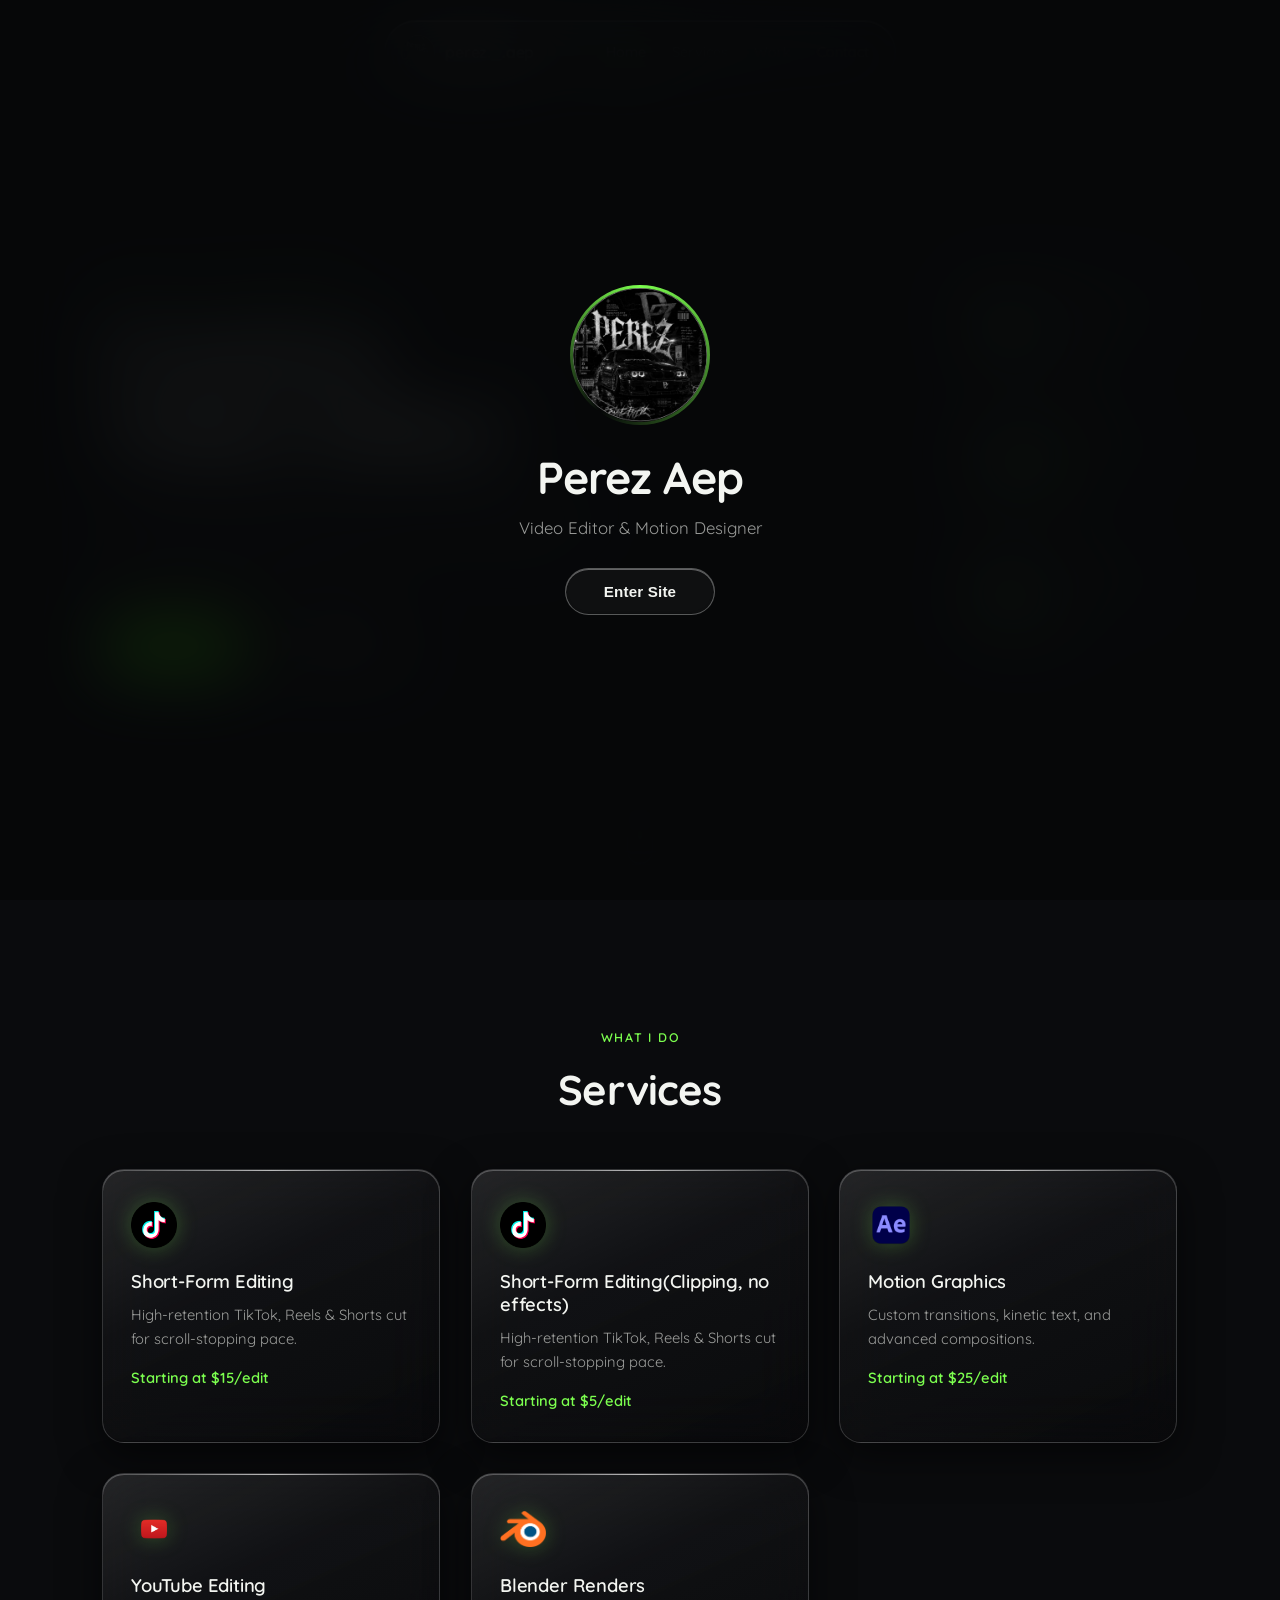
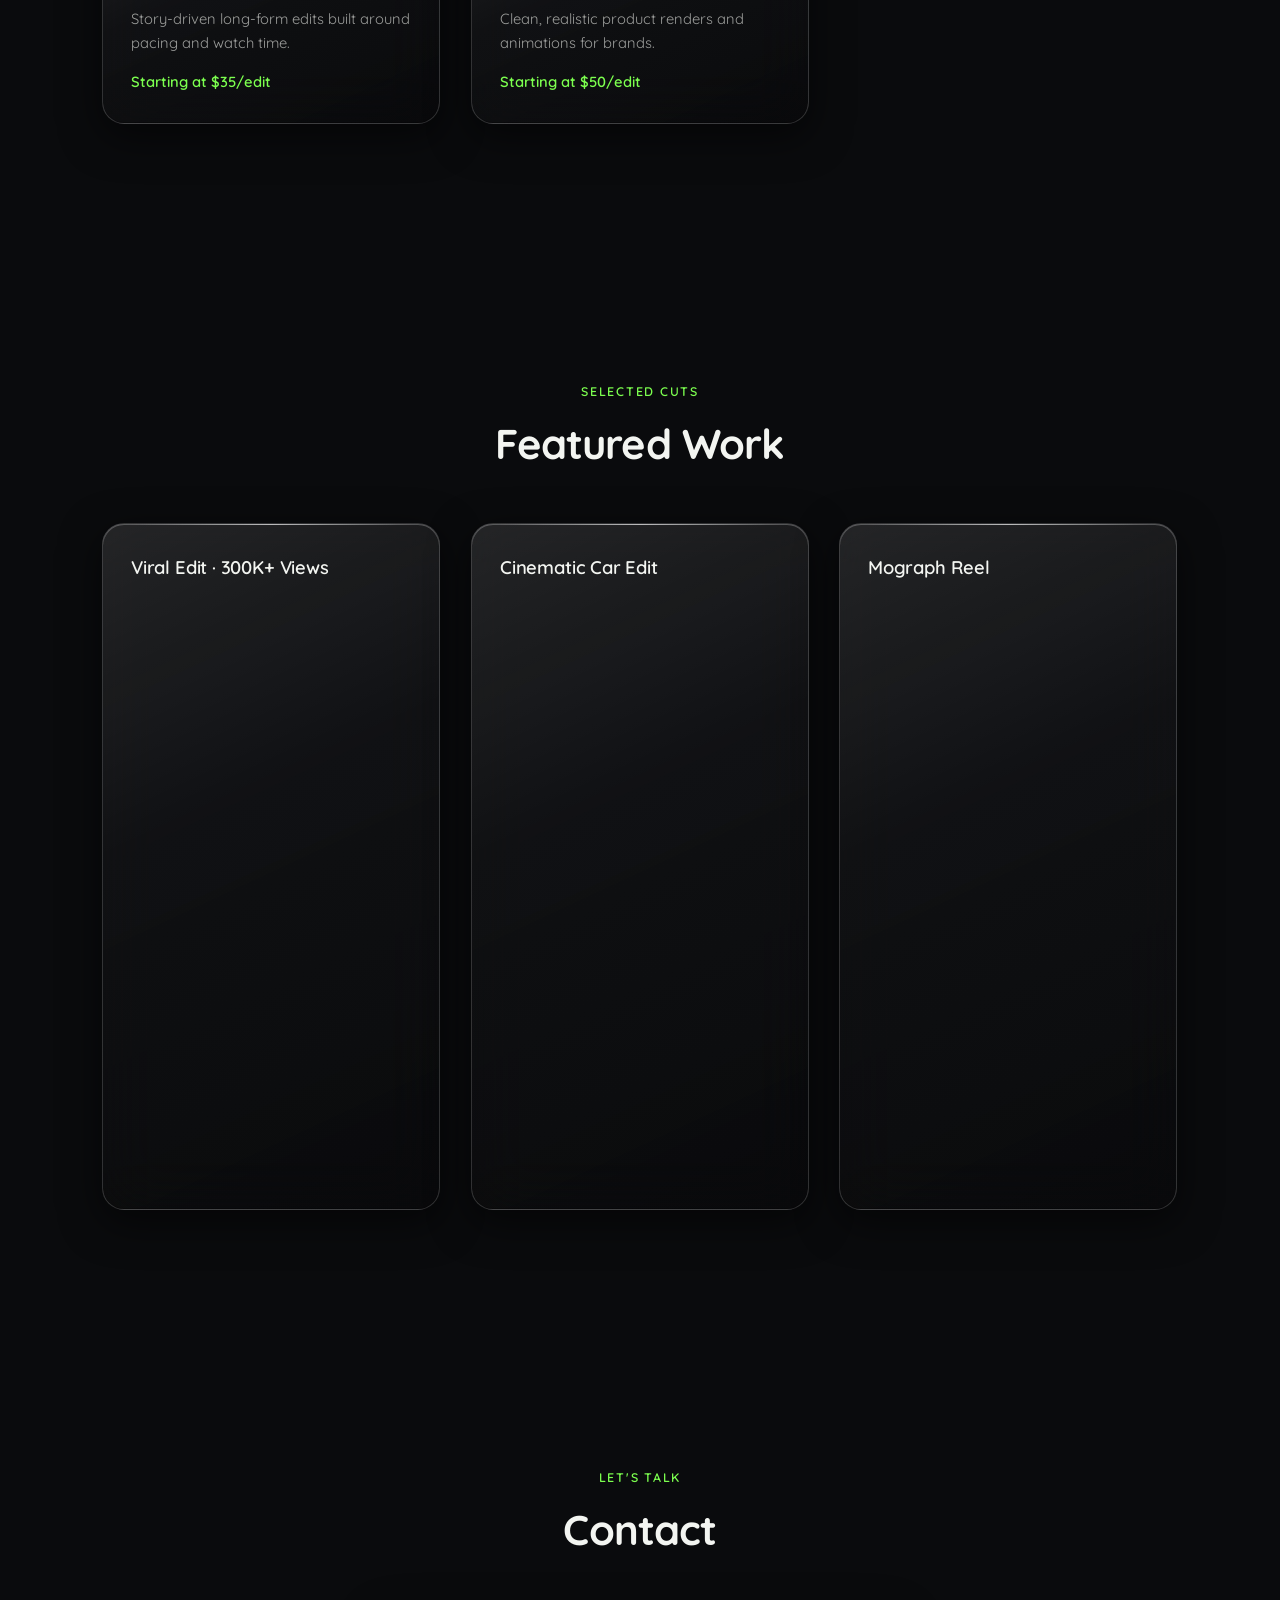
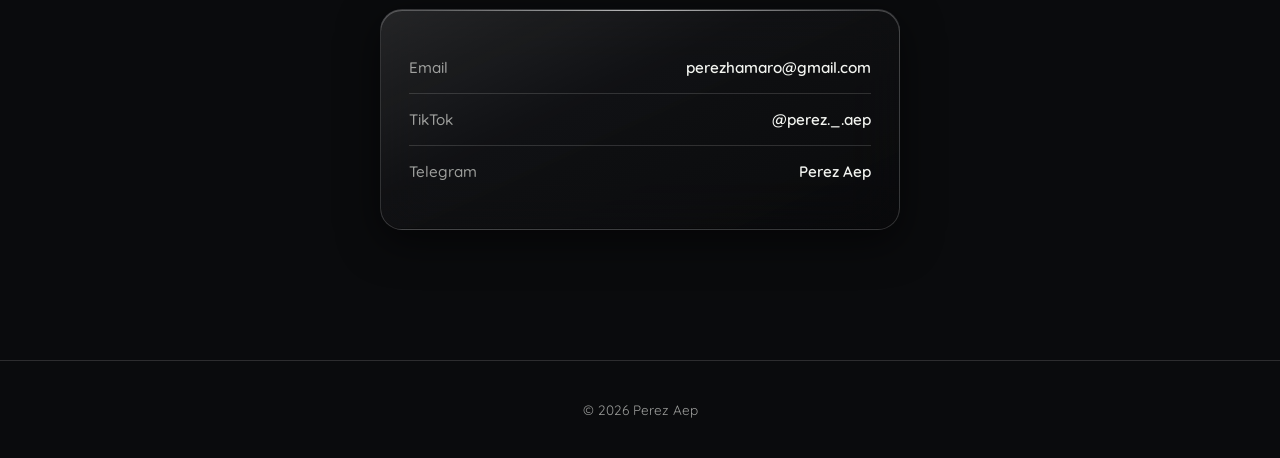
==== commit e12165d2: "Update index.html" ====
--- a/index.html
+++ b/index.html
@@ -77,7 +77,7 @@
 
     <div class="hero-stats">
       <div class="stat-card float-1">
-        <div class="stat-num">1.5+</div>
+        <div class="stat-num">3+</div>
         <div class="stat-label">Years Experience</div>
       </div>
       <div class="stat-card float-2">
@@ -85,7 +85,7 @@
         <div class="stat-label">Followers</div>
       </div>
       <div class="stat-card float-3">
-        <div class="stat-num">$15</div>
+        <div class="stat-num">$5</div>
         <div class="stat-label">Starting Price</div>
       </div>
     </div>
@@ -101,13 +101,21 @@
   </div>
 
   <div class="grid tilt-grid">
-
+    
     <div class="card tilt-card reveal">
       <div class="card-shine"></div>
       <img class="card-icon" src="images/Tt.png" alt="Short form editing icon">
       <h3>Short-Form Editing</h3>
       <p>High-retention TikTok, Reels &amp; Shorts cut for scroll-stopping pace.</p>
-      <div class="price">Starting at $15</div>
+      <div class="price">Starting at $15/edit</div>
+    </div>
+    
+    <div class="card tilt-card reveal">
+      <div class="card-shine"></div>
+      <img class="card-icon" src="images/Tt.png" alt="Short form editing icon">
+      <h3>Short-Form Editing(Clipping, no effects)</h3>
+      <p>High-retention TikTok, Reels &amp; Shorts cut for scroll-stopping pace.</p>
+      <div class="price">Starting at $5/edit</div>
     </div>
 
     <div class="card tilt-card reveal">
@@ -115,15 +123,15 @@
       <img class="card-icon" src="images/Ae.png" alt="Motion graphics icon">
       <h3>Motion Graphics</h3>
       <p>Custom transitions, kinetic text, and advanced compositions.</p>
-      <div class="price">Starting at $25</div>
-    </div>
-
-    <div class="card tilt-card reveal">
-      <div class="card-shine"></div>
-      <img class="card-icon" src="images/YT.png" alt="YouTube editing icon">
+      <div class="price">Starting at $25/edit</div>
+    </div>
+
+    <div class="card tilt-card reveal">
+      <div class="card-shine"></div>
+      <img class="card-icon" src="images/Yt.png" alt="YouTube editing icon">
       <h3>YouTube Editing</h3>
       <p>Story-driven long-form edits built around pacing and watch time.</p>
-      <div class="price">Starting at $45</div>
+      <div class="price">Starting at $35/edit</div>
     </div>
 
     <div class="card tilt-card reveal">
@@ -131,7 +139,7 @@
       <img class="card-icon" src="images/blender.png" alt="Blender render icon">
       <h3>Blender Renders</h3>
       <p>Clean, realistic product renders and animations for brands.</p>
-      <div class="price">Starting at $60</div>
+      <div class="price">Starting at $50/edit</div>
     </div>
 
   </div>
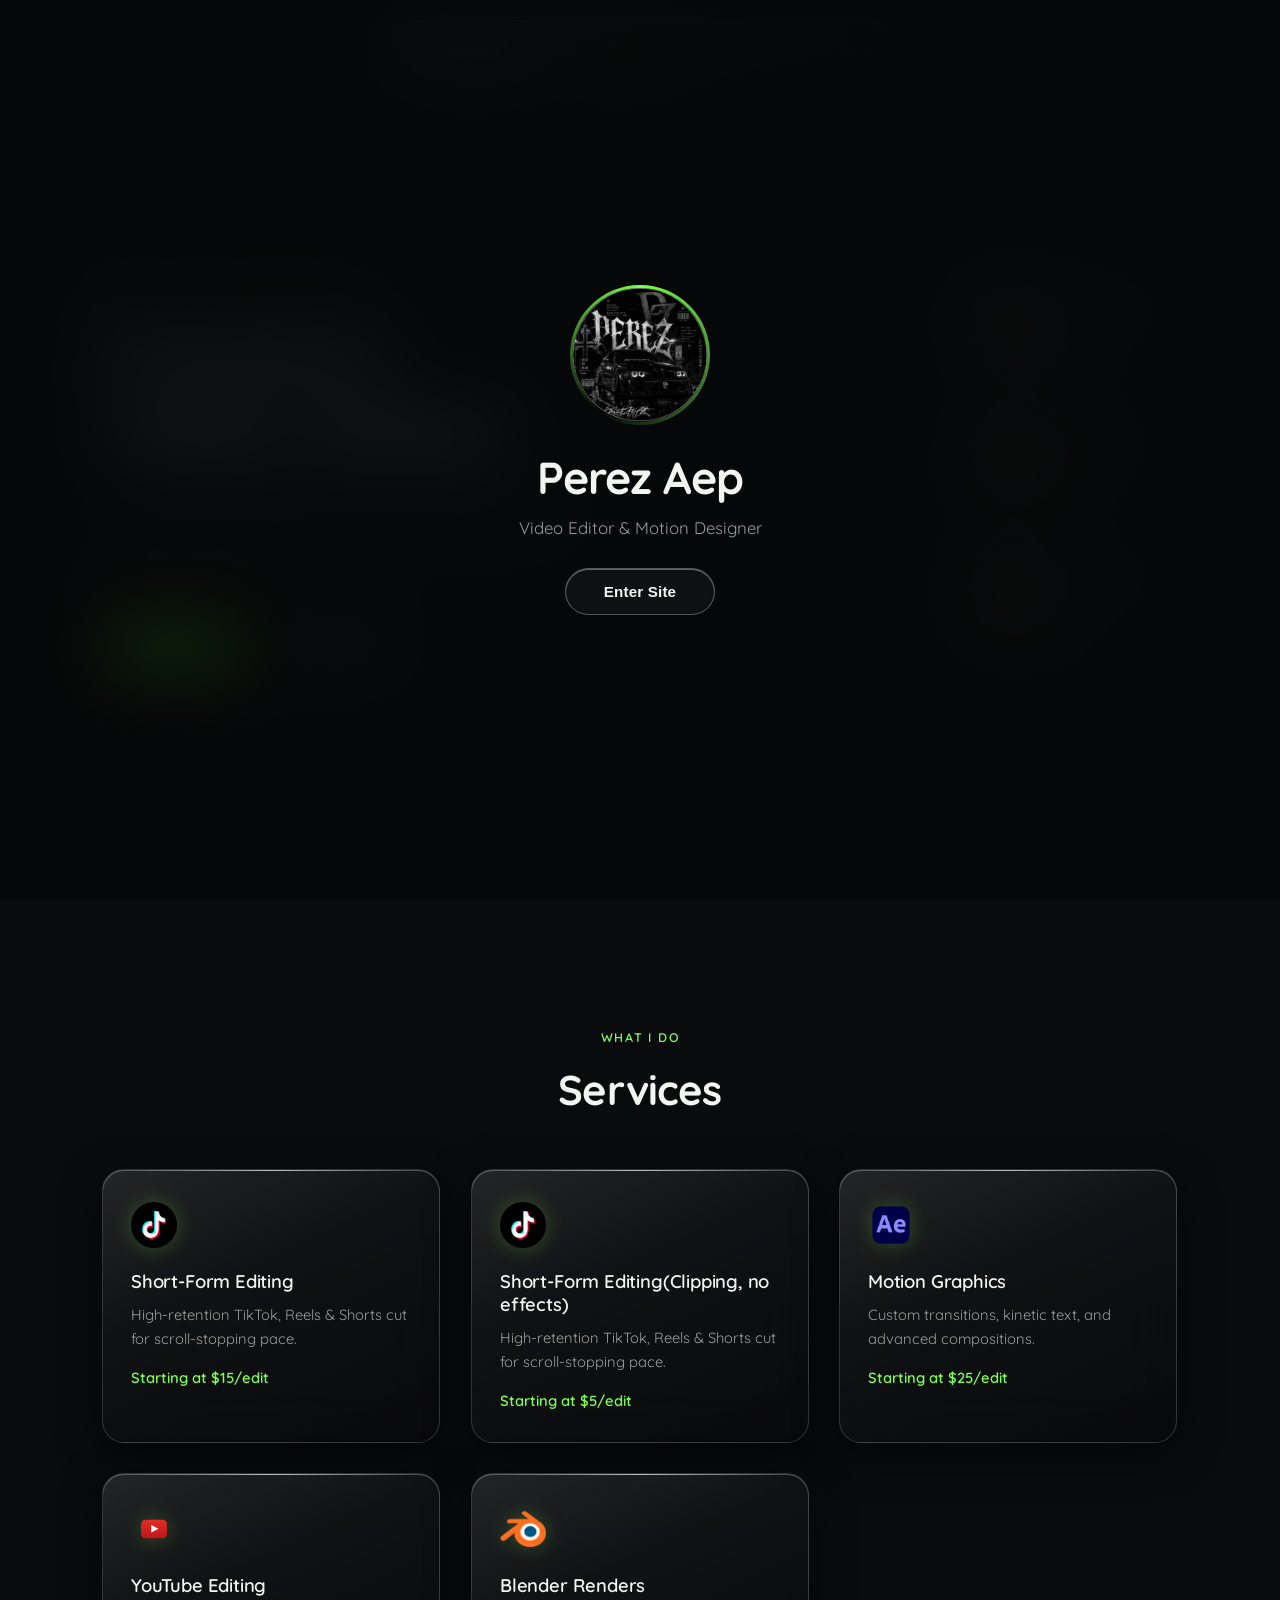
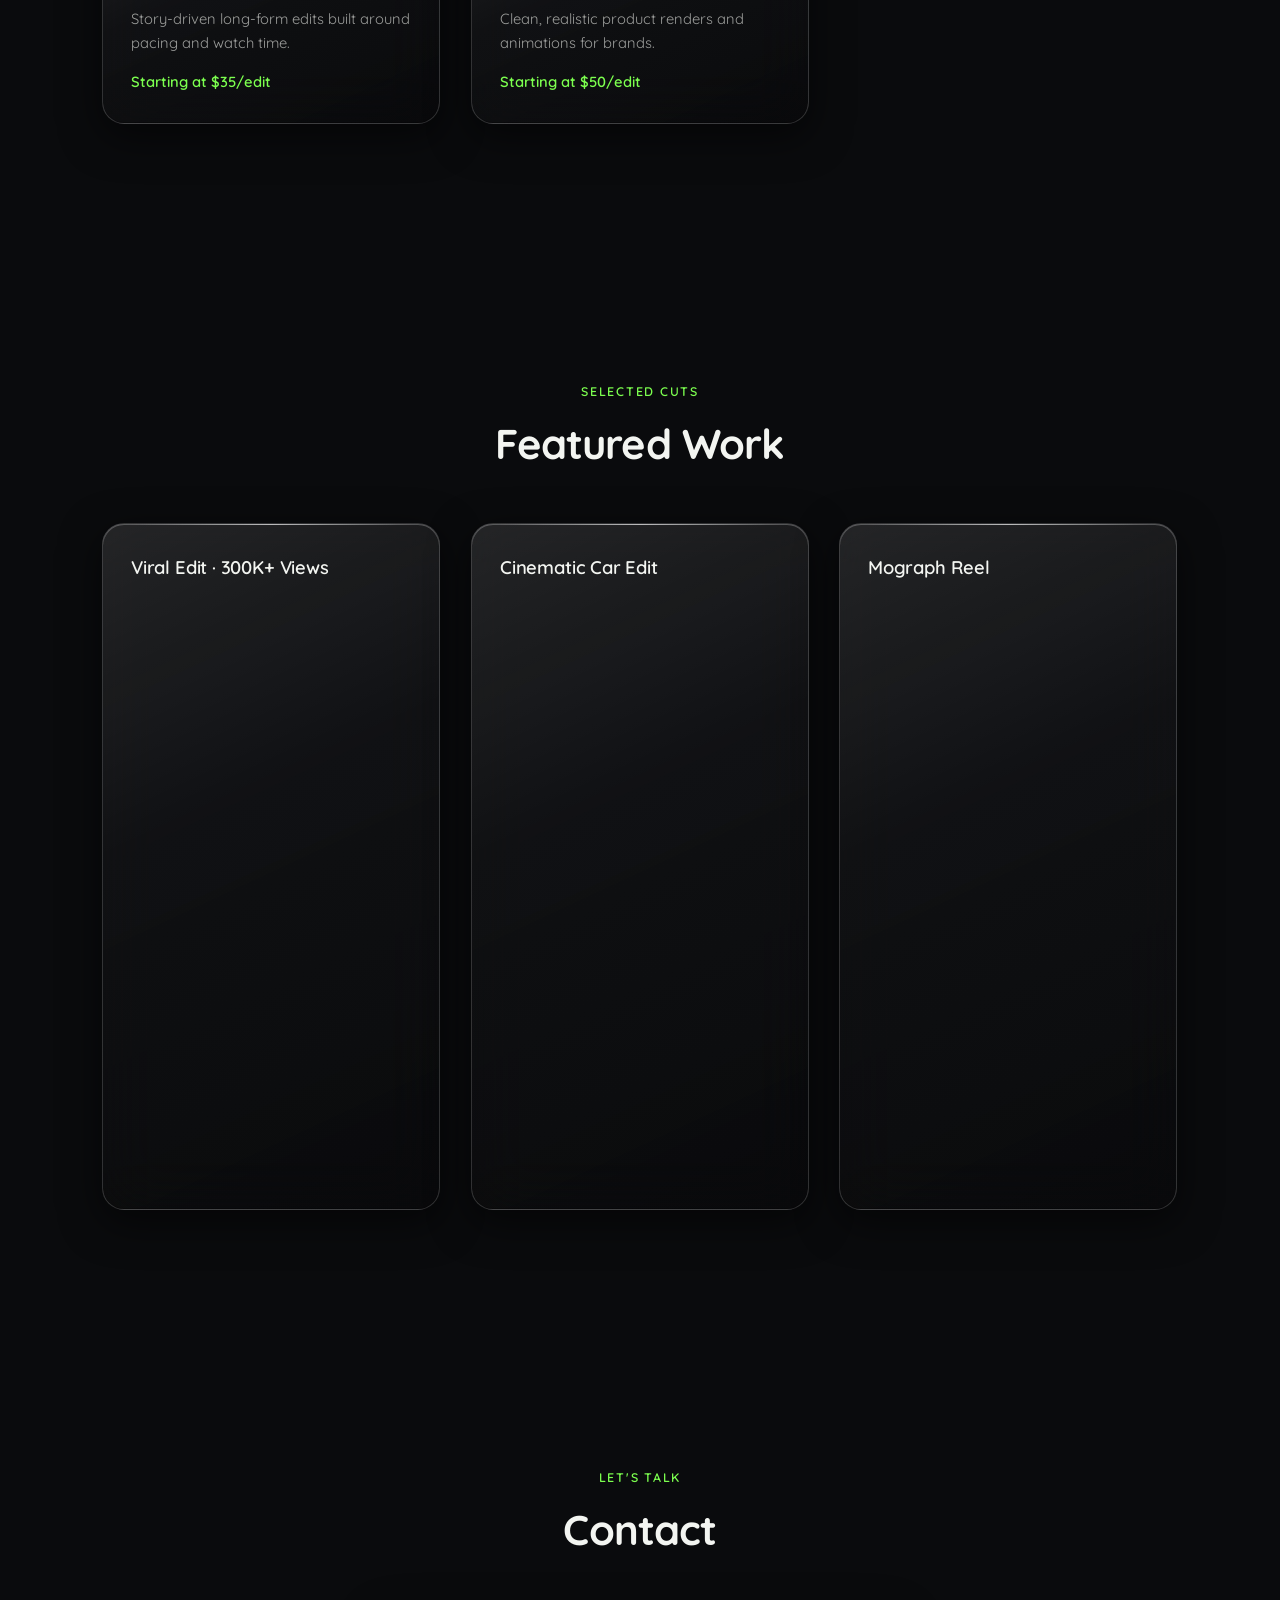
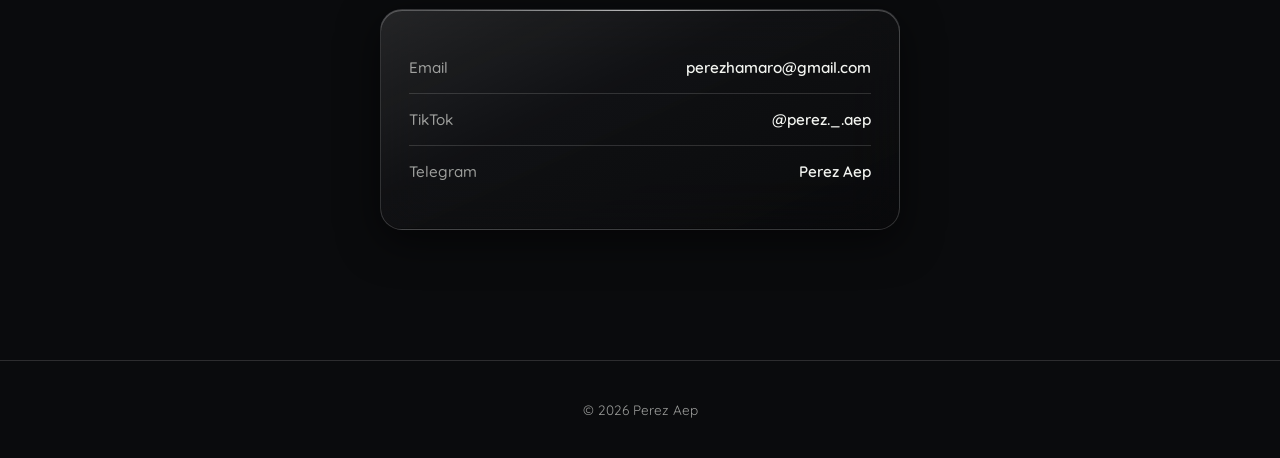
==== commit 9f9876bd: "Update index.html" ====
--- a/index.html
+++ b/index.html
@@ -77,7 +77,7 @@
 
     <div class="hero-stats">
       <div class="stat-card float-1">
-        <div class="stat-num">3+</div>
+        <div class="stat-num">2+</div>
         <div class="stat-label">Years Experience</div>
       </div>
       <div class="stat-card float-2">
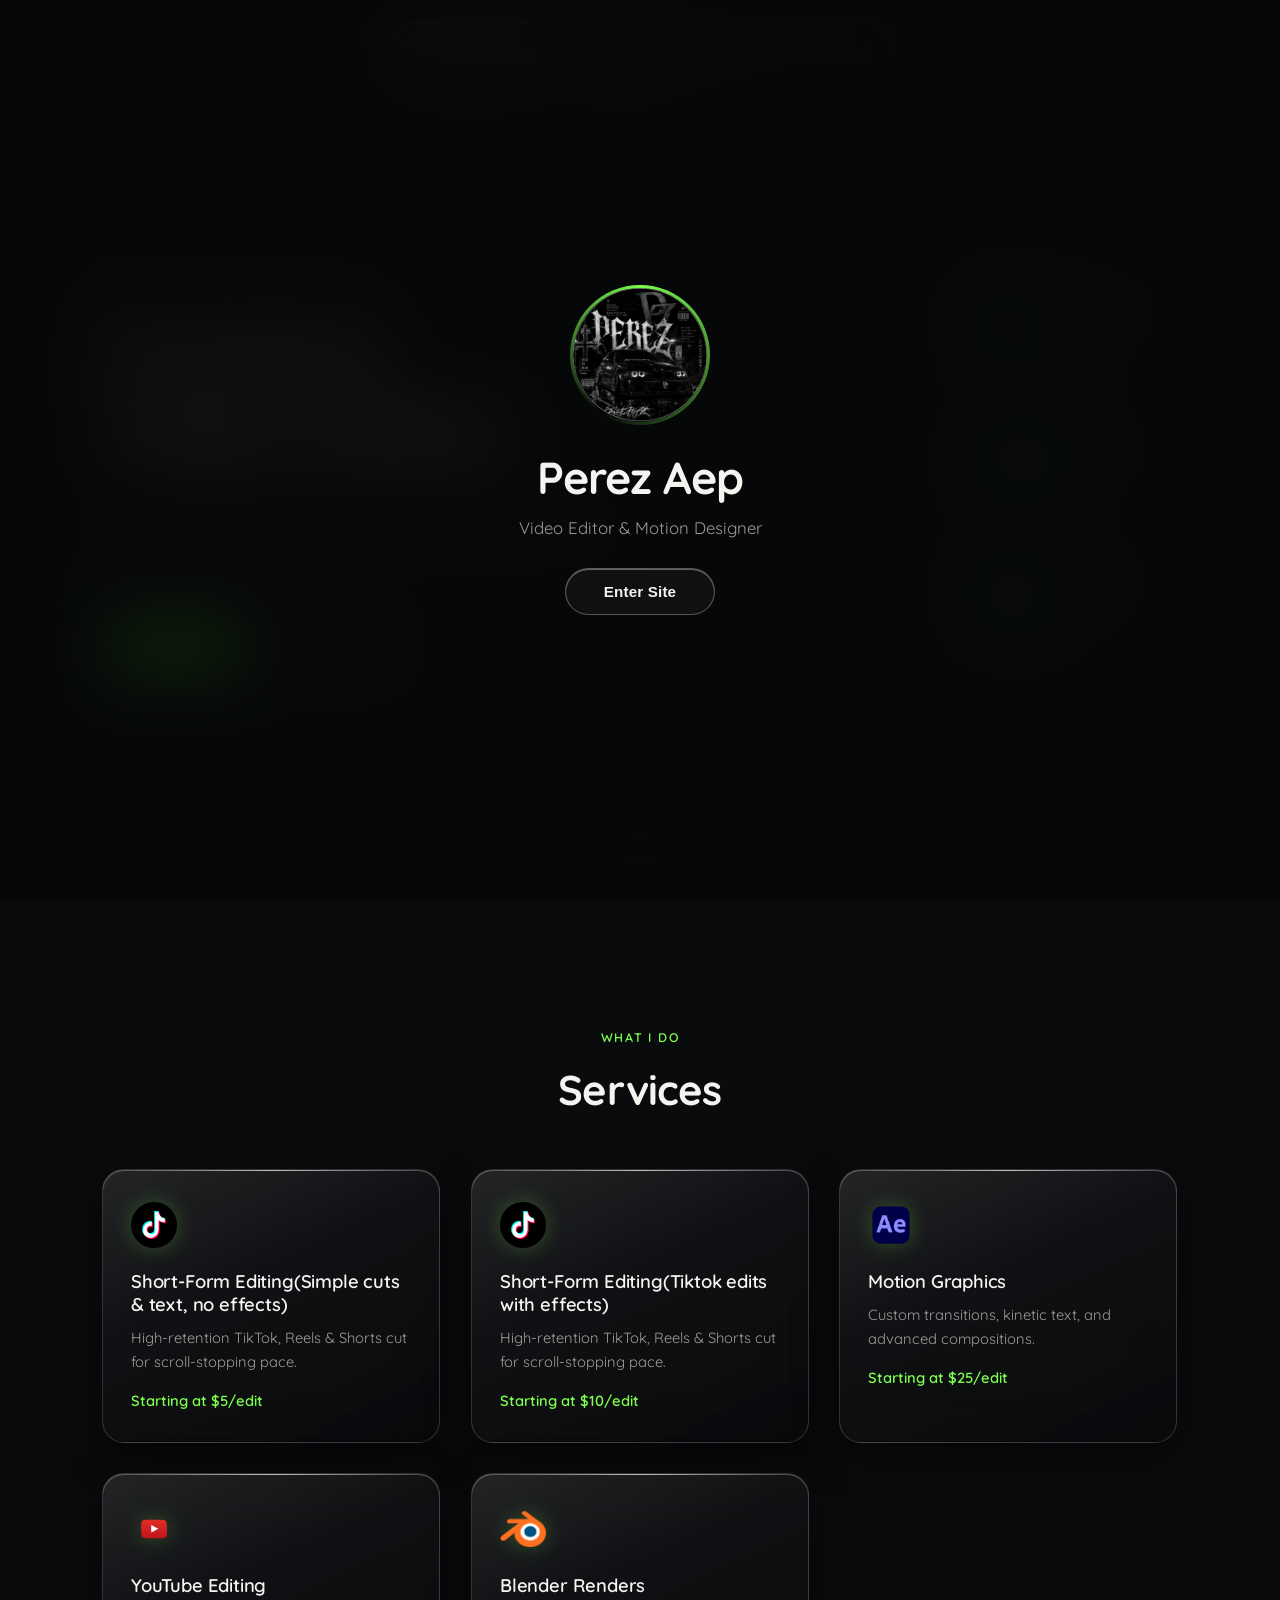
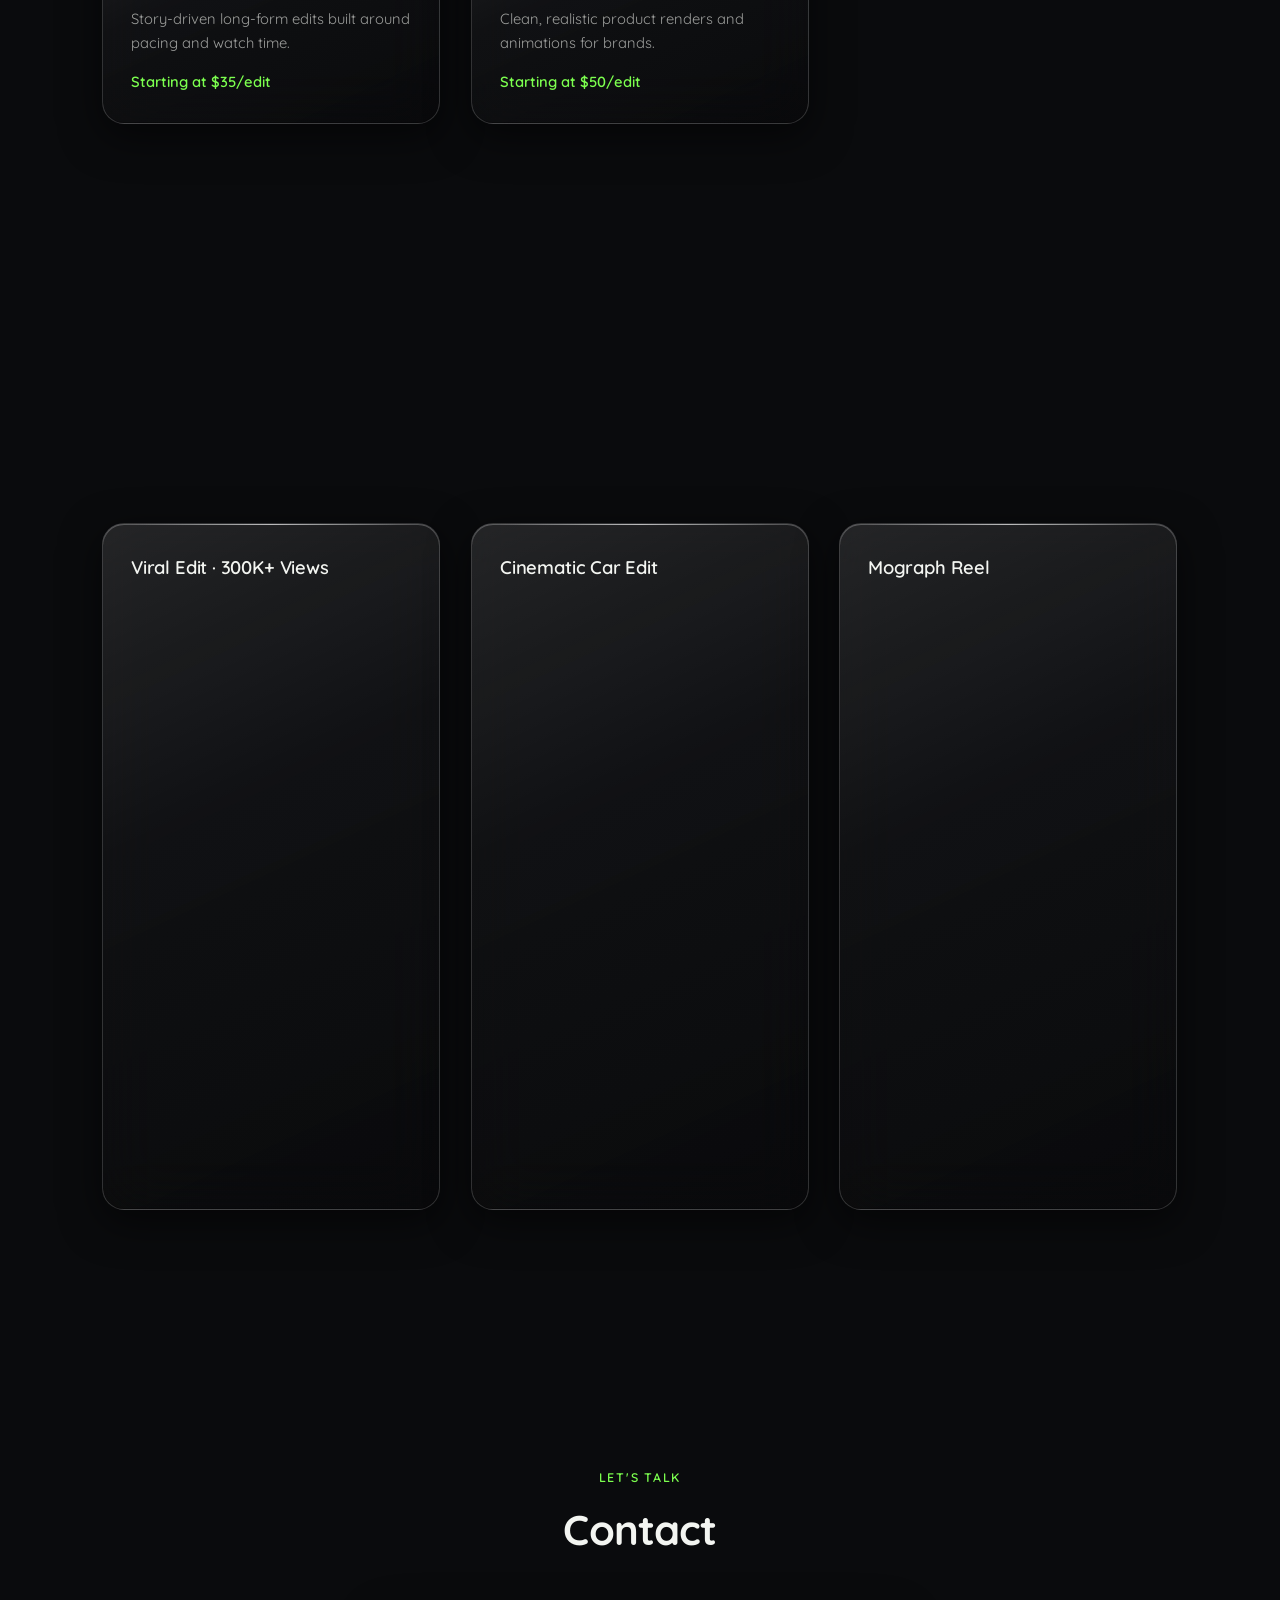
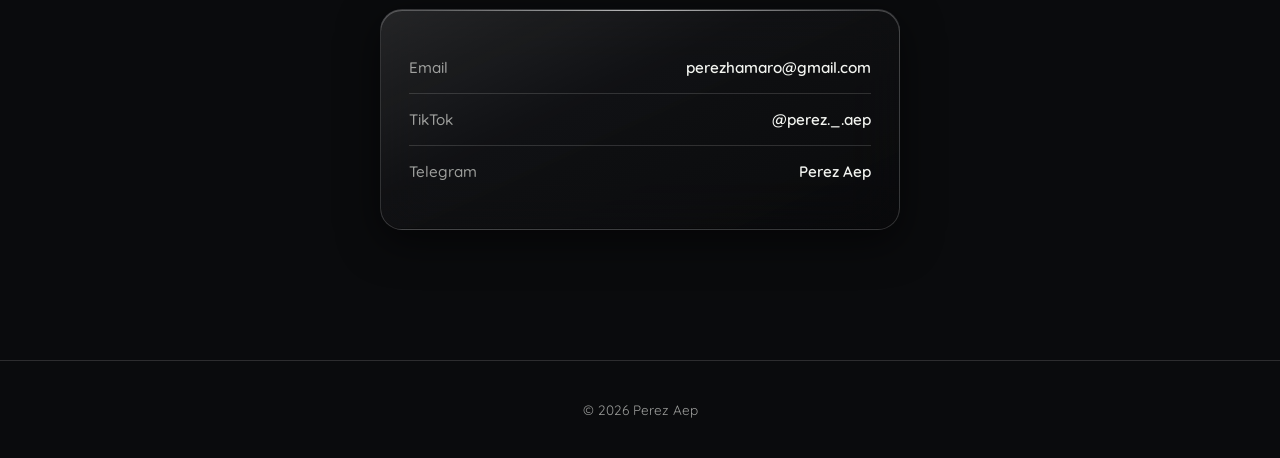
==== commit 7a1b2ddf: "Update index.html" ====
--- a/index.html
+++ b/index.html
@@ -66,7 +66,7 @@
       <h1>Creative<br>Video Editor</h1>
       <p class="hero-sub">
         I cut, grade, and animate short-form stories built for TikTok, Reels,
-        and YouTube Shorts — pacing tuned for retention, motion graphics
+        and YouTube Shorts, pacing tuned for retention, motion graphics
         tuned for impact.
       </p>
       <div class="hero-buttons">
@@ -77,7 +77,7 @@
 
     <div class="hero-stats">
       <div class="stat-card float-1">
-        <div class="stat-num">2+</div>
+        <div class="stat-num">3+</div>
         <div class="stat-label">Years Experience</div>
       </div>
       <div class="stat-card float-2">
@@ -105,17 +105,17 @@
     <div class="card tilt-card reveal">
       <div class="card-shine"></div>
       <img class="card-icon" src="images/Tt.png" alt="Short form editing icon">
-      <h3>Short-Form Editing</h3>
-      <p>High-retention TikTok, Reels &amp; Shorts cut for scroll-stopping pace.</p>
-      <div class="price">Starting at $15/edit</div>
-    </div>
-    
-    <div class="card tilt-card reveal">
-      <div class="card-shine"></div>
-      <img class="card-icon" src="images/Tt.png" alt="Short form editing icon">
-      <h3>Short-Form Editing(Clipping, no effects)</h3>
+      <h3>Short-Form Editing(Simple cuts & text, no effects)</h3>
       <p>High-retention TikTok, Reels &amp; Shorts cut for scroll-stopping pace.</p>
       <div class="price">Starting at $5/edit</div>
+    </div>
+    
+    <div class="card tilt-card reveal">
+      <div class="card-shine"></div>
+      <img class="card-icon" src="images/Tt.png" alt="Short form editing icon">
+      <h3>Short-Form Editing(Tiktok edits with effects)</h3>
+      <p>High-retention TikTok, Reels &amp; Shorts cut for scroll-stopping pace.</p>
+      <div class="price">Starting at $10/edit</div>
     </div>
 
     <div class="card tilt-card reveal">
